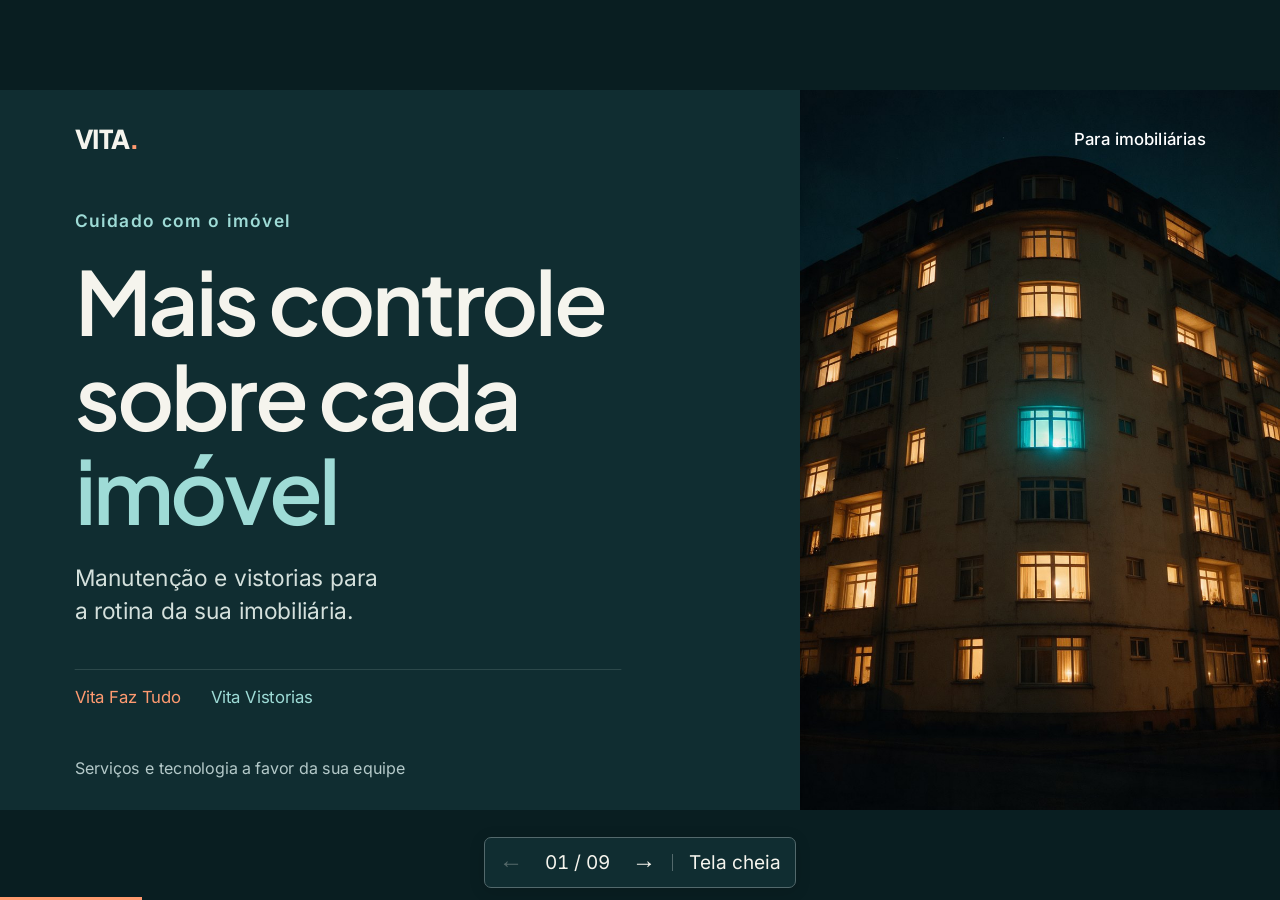
==== index.html @ f2246ae4 "Apresentação Vita para imobiliárias Co-Authored-By: Claude Sonnet 5.5 <noreply@anthropic.com>" ====
<!DOCTYPE html>
<html lang="pt-BR">
<head>
  <meta charset="utf-8">
  <meta name="viewport" content="width=device-width, initial-scale=1">
  <meta name="description" content="Vita para imobiliárias. Manutenção com o Vita Faz Tudo e vistorias de entrada e saída com o Vita Vistorias.">
  <meta name="theme-color" content="#102D31">
  <title>Vita · Apresentação para imobiliárias</title>
  <style>@font-face{font-family:'Inter';font-style:normal;font-weight:400 700;font-display:block;src:url([data-uri]) format('woff2')}
@font-face{font-family:'Plus Jakarta Sans';font-style:normal;font-weight:600 800;font-display:block;src:url([data-uri]) format('woff2')}
:root{--ink:#102d31;--paper:#f5f4ed;--warm:#eee9df;--orange:#be4b27;--orange-light:#ff9a70;--teal:#176c73;--mint:#9edbd6;--muted:#526769;--line:#ccd4cf}
*{box-sizing:border-box}
html,body{margin:0;min-height:100%}
body{background:#091e21;color:var(--ink);font-family:'Inter',sans-serif;overflow:hidden;min-height:100dvh}
button,a,video{-webkit-tap-highlight-color:transparent}
button{font:inherit;cursor:pointer}a{color:inherit}
button:focus-visible,a:focus-visible,video:focus-visible{outline:4px solid #3ba6ff;outline-offset:6px}
h1,h2,h3,p,figure,dl,dd{margin:0}
h1,h2,h3{font-family:'Plus Jakarta Sans',sans-serif}
h1,h2{font-weight:600;line-height:1.075;letter-spacing:-4.8px}h1{font-size:132px}h2{font-size:88px}
em{font-style:normal;color:var(--teal)}ol{padding:0;margin:0}
#wrap{position:fixed;inset:0;display:flex;align-items:center;justify-content:center}
#stage{flex:none;position:relative;width:1920px;height:1080px;transform-origin:center}
.slide{position:absolute;inset:0;width:1920px;height:1080px;padding:154px 112px 110px;overflow:hidden;opacity:0;visibility:hidden;transition:opacity .28s ease,visibility .28s ease}
.slide.is-active{opacity:1;visibility:visible}
.paper{background:var(--paper)}.warm{background:var(--warm)}
.dark{background:var(--ink);color:var(--paper);--line:#3b5658;--muted:#b4c9c9}
.teal{background:#17646b;color:var(--paper);--line:#528b8f;--muted:#d2e5e2}
.dark em,.teal em{color:var(--mint)}
.faz{--accent:var(--orange)}.dark.faz{--accent:var(--orange-light)}.vistorias{--accent:var(--teal)}.teal.vistorias{--accent:var(--mint)}.faz em{color:var(--accent)}
.slide-header{position:absolute;top:53px;left:112px;right:112px;display:flex;align-items:center;justify-content:space-between;z-index:2}
.wordmark{font-family:'Plus Jakarta Sans',sans-serif;font-size:39px;line-height:1;font-weight:800;letter-spacing:-1.5px}
.wordmark span{color:var(--orange)}.dark .wordmark span,.teal .wordmark span{color:var(--orange-light)}
.header-label{font-size:25px;font-weight:500;letter-spacing:.2px}
.slide-footer{position:absolute;left:112px;right:112px;bottom:45px;display:flex;align-items:center;justify-content:space-between;color:var(--muted);font-size:24px;line-height:1.4;z-index:2}
.page-number{font-size:24px;letter-spacing:1.5px;font-variant-numeric:tabular-nums}
.eyebrow{font-size:26px;letter-spacing:2.3px;font-weight:600;color:var(--accent,var(--teal))}
.dark .eyebrow,.teal .eyebrow{color:var(--accent,var(--mint))}
.intro{font-size:32px;line-height:1.48;font-weight:400;color:var(--muted)}
.cover-photo{position:absolute;top:0;bottom:0;right:0;width:720px}
.cover-photo img{width:100%;height:100%;object-fit:cover;object-position:50% 58%;display:block}
.cover .header-label{color:#fff}.cover .slide-footer{right:810px}.cover .page-number{display:none}
.cover-copy{position:relative;width:1020px;padding-top:26px}
.cover h1{margin-top:34px;margin-bottom:36px}.cover .intro{font-size:34px;color:#d4e0dc}
.cover-products{display:flex;gap:44px;margin-top:62px;padding-top:26px;border-top:1px solid var(--line);width:820px;font-size:25px}
.cover-products span:first-child{color:var(--orange-light)}.cover-products span:last-child{color:var(--mint)}
.problem-photo{position:absolute;top:174px;left:112px;width:560px;height:730px}
.problem-photo img{display:block;width:100%;height:680px;object-fit:cover;object-position:center 40%}
.problem-photo figcaption{font-size:24px;color:var(--muted);margin-top:15px}
.problem-copy{margin-left:664px;padding-top:12px}.problem h2{font-size:83px}.problem .intro{margin-top:32px;max-width:920px}
.question-list{margin-top:40px}.question-list>div{border-top:1px solid var(--line);padding:25px 0 23px}
.question-list dt{font-family:'Plus Jakarta Sans',sans-serif;font-size:35px;font-weight:700;letter-spacing:-.9px}
.question-list dd{color:var(--muted);font-size:28px;line-height:1.45;margin-top:9px;max-width:880px}
.products h2{margin-top:10px}.product-columns{display:grid;grid-template-columns:1fr 1fr;margin-top:66px;gap:96px}
.product{border-top:3px solid var(--accent);padding-top:30px}.product h3{font-size:75px;font-weight:700;letter-spacing:-3.5px;color:var(--accent);margin:28px 0}.product h3 span{font-weight:600}
.product-description{font-size:33px;line-height:1.44;max-width:730px}
.product-detail{border-top:1px solid var(--line);padding-top:28px;margin-top:35px;color:var(--muted);font-size:28px;line-height:1.5}
.workflow-copy{width:1040px}.workflow h2{margin-top:25px;font-size:83px;line-height:1.06}
.steps{list-style:none;counter-reset:steps}.steps>li{counter-increment:steps;display:flex;gap:28px}
.steps>li::before{content:counter(steps,decimal-leading-zero);font-size:23px;line-height:1.6;color:var(--accent,var(--mint));font-variant-numeric:tabular-nums;padding-top:3px;flex:0 0 44px}
.steps h3{font-size:32px;font-weight:700;letter-spacing:-.7px;line-height:1.3}.steps p{font-size:27px;line-height:1.45;color:var(--muted);margin-top:7px}
.workflow .steps{margin-top:34px;display:grid;gap:24px}.workflow .steps p{font-size:26px;max-width:880px}
.video-figure{position:absolute;right:144px;top:144px;width:446px}
.video-frame{position:relative;width:100%;aspect-ratio:608/1080;overflow:hidden;background:#08232b}
.video-frame video,.print-poster{width:100%;height:100%;object-fit:contain;display:block}.print-poster{display:none}
.video-figure figcaption{font-size:24px;margin-top:17px;text-align:center;color:var(--muted)}
.play-overlay{position:absolute;inset:0;display:flex;flex-direction:column;align-items:center;justify-content:flex-end;gap:13px;padding:35px 12px 90px;color:white;border:0;background:linear-gradient(transparent 40%,rgba(3,20,26,.86));font-size:24px;font-weight:600}
.play-symbol{display:grid;place-items:center;width:78px;height:78px;border-radius:50%;font-size:29px;padding-left:4px;background:var(--paper);color:var(--ink);margin-bottom:3px}
.play-overlay small{font-size:24px;font-weight:400;opacity:.85}.video-frame.started .play-overlay{display:none}
.visibility-copy{width:1090px}.visibility h2{font-size:84px;margin-top:30px}
.benefit-list{margin-top:45px;max-width:1000px}.benefit-list>div{padding:24px 0;border-top:1px solid var(--line)}
.benefit-list dt{font-family:'Plus Jakarta Sans',sans-serif;font-size:33px;font-weight:700;letter-spacing:-.7px}
.benefit-list dd{color:var(--muted);font-size:28px;line-height:1.45;max-width:860px;margin-top:10px}
.media-background{position:absolute;top:0;right:0;bottom:0;width:650px;background:#0a252b}
.visibility .header-label,.visibility .page-number{color:#d4e4e1}.visibility .video-figure{right:104px}.visibility .video-figure figcaption{color:#b4c9c9}
.inspection-copy{width:850px}.inspection h2{margin-top:40px;font-size:103px}.inspection-copy .intro{margin-top:34px;width:760px;font-size:29px}
.inspection-flow{position:absolute;left:1100px;top:218px;width:692px}.inspection .steps>li{border-top:1px solid var(--line);padding:35px 0 37px}
.inspection .steps h3{font-size:36px}.inspection .steps p{font-size:30px;margin-top:14px;line-height:1.45}
.inspection-note{margin-top:19px;font-size:25px;line-height:1.5;color:#d2e5e2;padding-left:72px}
.deliverables h2{font-size:81px}.comparison{width:100%;border-collapse:collapse;margin-top:48px;text-align:left;table-layout:fixed}
.comparison th,.comparison td{padding:23px 24px 23px 0;border-bottom:1px solid var(--line);vertical-align:middle}
.comparison thead th{font-family:'Plus Jakarta Sans',sans-serif;font-size:32px;padding-bottom:23px}
.comparison thead th:first-child{width:28%;color:var(--muted);font-family:'Inter',sans-serif;font-size:23px;font-weight:400}
.comparison tbody th{font-size:25px;font-weight:500;color:var(--muted)}.comparison td{font-size:30px;line-height:1.4}
.comparison .faz-text{color:var(--orange)}.comparison .vistorias-text{color:var(--teal)}
.onboarding h2{font-size:100px}.onboarding .intro{margin-top:35px;font-size:31px}
.onboarding-steps{display:grid;grid-template-columns:repeat(3,1fr);gap:68px;list-style:none;margin-top:58px}
.onboarding-steps li{border-top:1px solid #aab8b3;padding-top:22px}
.step-index{font-family:'Plus Jakarta Sans',sans-serif;font-size:66px;font-weight:600;letter-spacing:-3px;color:var(--teal);display:block}
.onboarding-steps h3{font-size:43px;line-height:1.2;letter-spacing:-1.3px;margin-top:29px;font-weight:600}
.onboarding-steps p{margin-top:24px;color:var(--muted);font-size:28px;line-height:1.5;max-width:475px}
.closing-copy{width:1050px}.closing h2{font-size:100px;line-height:1.08;margin-top:30px}.closing h2 em{color:var(--orange-light)}.closing .intro{margin-top:31px;font-size:30px}
.contact-button{display:inline-flex;gap:60px;align-items:center;padding:23px 32px;background:var(--orange-light);color:var(--ink);text-decoration:none;font-size:30px;font-weight:700;margin-top:36px;transition:background .2s}
.contact-button:hover{background:#ffb18f}.contact-button span{font-size:36px}
.contact-panel{position:absolute;width:580px;right:112px;top:227px;text-align:center}.contact-panel .eyebrow{color:var(--paper)}
.qr-link{display:block;width:362px;height:362px;margin:35px auto 0}.qr-link img{width:100%;height:100%;display:block}
.qr-caption{color:var(--muted);font-size:25px;margin-top:21px}.contact-number{display:inline-block;text-decoration:none;font-size:47px;font-weight:600;letter-spacing:-1.7px;margin-top:39px}.contact-number:hover{color:var(--orange-light)}
.closing-products{display:flex;justify-content:center;gap:35px;color:var(--mint);font-size:23px;margin-top:32px;padding-top:29px;border-top:1px solid var(--line)}
.print-only{display:none}
.deck-controls{position:fixed;z-index:20;left:50%;bottom:12px;transform:translateX(-50%);display:flex;align-items:center;gap:2px;padding:4px;background:#102d31;border:1px solid #53696c;border-radius:7px;color:#f5f4ed;box-shadow:0 3px 16px #0002}
.deck-controls button{border:0;border-radius:3px;background:transparent;color:inherit;font-size:19px;min-width:34px;min-height:32px;padding:6px 10px}
.deck-controls button:hover{background:#2b474b}.deck-controls button:disabled{opacity:.3;cursor:default}#previous,#next{font-size:24px}#counter{font-variant-numeric:tabular-nums}.control-divider{width:1px;height:17px;background:#53696c;margin:0 4px}
#progress{position:fixed;left:0;bottom:0;height:3px;width:0;background:var(--orange-light);transition:width .25s;z-index:21}
.sr-only{position:absolute!important;width:1px!important;height:1px!important;padding:0!important;margin:-1px!important;overflow:hidden!important;clip-path:inset(50%)!important;white-space:nowrap!important;border:0!important}
.skip-link{position:fixed;top:-100px;left:20px;z-index:100;background:white;color:var(--ink);padding:12px 18px}.skip-link:focus{top:20px}
dialog{width:min(760px,calc(100% - 32px));max-height:85dvh;border:1px solid #8da7a5;background:var(--paper);color:var(--ink);padding:28px}dialog::backdrop{background:#03191ce6}
.overview-heading{display:flex;align-items:center;justify-content:space-between;gap:20px}.overview-heading h2{font-size:28px;letter-spacing:-1px}.overview-heading button{background:none;border:1px solid #839c9a;color:var(--ink);padding:10px 13px}
#overview-list{list-style:none;margin-top:26px;display:grid;gap:4px}#overview-list button{display:flex;gap:18px;text-align:left;width:100%;background:none;padding:13px;border:1px solid transparent;color:inherit;font-size:22px}
#overview-list button:hover,#overview-list button[aria-current="true"]{background:#e2e7df;border-color:#aec0b9}#overview-list span{color:var(--teal);font-variant-numeric:tabular-nums}dialog>p{font-size:19px;color:var(--muted);margin-top:22px}
@media(prefers-reduced-motion:reduce){*,*::before,*::after{transition:none!important;animation:none!important;scroll-behavior:auto!important}}
@media screen and (max-width:800px){
  html,body{height:auto;overflow:auto}body{padding-bottom:66px}#wrap{position:static;display:block}#stage{width:100%;height:auto;transform:none!important}
  .slide{position:relative;inset:auto;width:100%;height:auto;min-height:0;padding:29px 26px 34px;opacity:1;visibility:visible;overflow:hidden;scroll-margin-top:0}
  .slide-header{position:relative;inset:auto;margin-bottom:51px}.wordmark{font-size:28px}.header-label{font-size:18px;max-width:55%;text-align:right}
  .slide-footer{position:relative;inset:auto;margin-top:45px;font-size:18px;gap:24px;align-items:flex-end}.page-number{font-size:18px;white-space:nowrap}
  h1,h2,.problem h2,.workflow h2,.visibility h2,.inspection h2,.deliverables h2,.onboarding h2,.closing h2{font-size:clamp(37px,9.1vw,68px);line-height:1.12;letter-spacing:-1.8px}
  .eyebrow{font-size:19px;letter-spacing:1px}.intro,.cover .intro,.problem .intro,.inspection-copy .intro,.onboarding .intro,.closing .intro{font-size:24px;line-height:1.5;width:auto}
  .cover-copy,.workflow-copy,.visibility-copy,.inspection-copy,.closing-copy{width:auto;padding-top:0}
  .cover-photo{position:relative;inset:auto;width:calc(100% + 52px);height:290px;margin:36px -26px -12px}.cover-photo img{object-position:50% 62%}
  .cover{display:flex;flex-direction:column}.cover .slide-header{order:0}.cover-copy{order:1}.cover-photo{order:2}.cover .slide-footer{order:3;right:auto}
  .cover h1{font-size:clamp(56px,13vw,86px);margin:25px 0}.cover-products{width:auto;margin-top:30px;padding-top:21px;gap:30px;font-size:22px}.cover .slide-footer{margin-top:28px}
  .problem{display:flex;flex-direction:column}.problem .slide-header{order:0}.problem-copy{margin-left:0;padding-top:0;order:1}
  .problem-photo{position:static;width:100%;height:auto;order:2;margin-top:26px}.problem-photo img{height:310px;object-position:50% 29%}.problem-photo figcaption{font-size:18px;margin-top:10px}.problem .slide-footer{order:3}
  .problem .intro{margin-top:23px}.question-list{margin-top:27px}.question-list>div{padding:21px 0}.question-list dt{font-size:26px;letter-spacing:-.5px}.question-list dd{font-size:17px}
  .product-columns{display:block;margin-top:36px}.product{padding-top:23px;margin-bottom:38px}.product h3{font-size:43px;letter-spacing:-1.9px;margin:20px 0}
  .product-description{font-size:25px;line-height:1.45}.product-detail{font-size:24px;margin-top:22px;padding-top:20px}
  .workflow h2,.visibility h2,.inspection h2,.closing h2{margin-top:24px}.workflow .steps{margin-top:32px;gap:25px}.steps>li{gap:14px}.steps>li::before{font-size:22px;flex-basis:30px;padding-top:0}
  .steps h3,.inspection .steps h3{font-size:26px;letter-spacing:-.4px}.steps p,.workflow .steps p,.inspection .steps p{font-size:24px;line-height:1.5}
  .video-figure,.visibility .video-figure{position:relative;inset:auto;width:min(100%,360px);margin:36px auto 0}.video-figure figcaption{font-size:19px}.play-overlay{padding-bottom:80px;font-size:24px}.play-symbol{width:62px;height:62px;font-size:24px}.play-overlay small{font-size:15px}
  .benefit-list{margin-top:30px}.benefit-list>div{padding:21px 0}.benefit-list dt{font-size:26px;letter-spacing:-.4px}.benefit-list dd{font-size:24px}
  .media-background{display:none}.visibility .header-label,.visibility .page-number{color:var(--ink)}.visibility .video-figure figcaption{color:var(--muted)}
  .inspection-copy .intro{margin-top:25px}.inspection-flow{position:relative;inset:auto;width:auto;margin-top:35px}.inspection .steps>li{padding:25px 0}.inspection .steps p{margin-top:8px}.inspection-note{font-size:22px;padding-left:44px}
  .comparison{margin-top:30px}.comparison th,.comparison td{padding:16px 9px 16px 0}.comparison thead th{font-size:22px;line-height:1.3;padding-bottom:16px}.comparison thead th:first-child{width:24%;font-size:18px}
  .comparison tbody th{font-size:18px;line-height:1.5}.comparison td{font-size:14px;line-height:1.5;overflow-wrap:break-word}.comparison br{display:none}
  .onboarding .intro{margin-top:23px}.onboarding-steps{display:block;margin-top:30px}.onboarding-steps li{padding:24px 0;display:grid;grid-template-columns:62px 1fr;column-gap:18px}.step-index{grid-row:1/3;font-size:41px;letter-spacing:-1.5px}
  .onboarding-steps h3{font-size:25px;letter-spacing:-.7px;margin-top:0}.onboarding-steps h3 br{display:none}.onboarding-steps p{grid-column:2;margin-top:12px;font-size:24px}
  .closing .intro{margin-top:25px}.contact-button{font-size:20px;padding:17px 20px;gap:25px;margin-top:28px}.contact-button span{font-size:27px}.contact-panel{position:relative;inset:auto;width:auto;margin-top:50px;border-top:1px solid var(--line);padding-top:34px}
  .qr-link{width:230px;height:230px;margin-top:25px}.qr-caption{font-size:14px}.contact-number{font-size:33px;margin-top:27px;letter-spacing:-1px}.closing-products{font-size:22px;gap:24px;margin-top:28px;padding-top:24px}
  .desktop-break{display:none}.deck-controls{bottom:10px}.deck-controls button{min-height:37px}#fullscreen,.control-divider{display:none}dialog{padding:22px}#overview-list button{padding:12px 5px;font-size:15px;gap:12px}
}
@media print{
  @page{size:1920px 1080px;margin:0}
  html,body{height:auto;overflow:visible;background:white;padding:0}body{-webkit-print-color-adjust:exact;print-color-adjust:exact}
  #wrap{position:static;display:block}#stage{width:1920px;height:auto;transform:none!important}
  .slide{position:relative;inset:auto;width:1920px;height:1080px;opacity:1!important;visibility:visible!important;transition:none;break-after:page;page-break-after:always}
  .slide:last-child{break-after:auto;page-break-after:auto}.deck-controls,#progress,.skip-link,dialog,.screen-only,.play-overlay,video{display:none!important}
  .print-poster,.print-only{display:block}.video-figure figcaption{font-size:24px}a{text-decoration:none}
}
</style>
</head>
<body>
  <a class="skip-link" href="#conteudo">Ir para a apresentação</a>
  <main id="conteudo" aria-label="Apresentação Vita para imobiliárias">
    <div id="wrap"><div id="stage">

      <section class="slide cover dark" id="slide-1" aria-labelledby="titulo-1" data-title="Mais controle sobre cada imóvel">
        <header class="slide-header"><div class="wordmark" aria-label="Vita">VITA<span>.</span></div><span class="header-label">Para imobiliárias</span></header>
        <div class="cover-photo"><img src="[data-uri]" alt="Fachada de um edifício residencial à noite, com janelas iluminadas."></div>
        <div class="cover-copy">
          <p class="eyebrow">Cuidado com o imóvel</p>
          <h1 id="titulo-1">Mais controle<br>sobre cada<br><em>imóvel</em></h1>
          <p class="intro">Manutenção e vistorias para<br class="desktop-break"> a rotina da sua imobiliária.</p>
          <div class="cover-products"><span>Vita Faz Tudo</span><span>Vita Vistorias</span></div>
        </div>
        <footer class="slide-footer"><span>Serviços e tecnologia a favor da sua equipe</span><span class="page-number"></span></footer>
      </section>

      <section class="slide paper problem" id="slide-2" aria-labelledby="titulo-2" data-title="O trabalho depois das chaves">
        <header class="slide-header"><div class="wordmark" aria-label="Vita">VITA<span>.</span></div><span class="header-label">A rotina da imobiliária</span></header>
        <figure class="problem-photo">
          <img src="[data-uri]" alt="Imagem ilustrativa de um chuveiro desgastado com vazamento.">
          <figcaption>Imagem ilustrativa</figcaption>
        </figure>
        <div class="problem-copy">
          <h2 id="titulo-2">O trabalho continua<br><em>depois das chaves</em></h2>
          <p class="intro">Uma demanda do imóvel pode virar várias conversas para a sua equipe administrar.</p>
          <dl class="question-list">
            <div><dt>Quem vai resolver?</dt><dd>Encontrar o profissional e organizar o atendimento.</dd></div>
            <div><dt>Em que etapa está?</dt><dd>Responder ao proprietário e ao inquilino.</dd></div>
            <div><dt>Onde ficou o registro?</dt><dd>Reunir fotos, valores e documentos quando alguém precisa.</dd></div>
          </dl>
        </div>
        <footer class="slide-footer"><span>Informação organizada facilita o acompanhamento</span><span class="page-number"></span></footer>
      </section>

      <section class="slide paper products" id="slide-3" aria-labelledby="titulo-3" data-title="Dois serviços, papéis distintos">
        <header class="slide-header"><div class="wordmark" aria-label="Vita">VITA<span>.</span></div><span class="header-label">As soluções Vita</span></header>
        <h2 id="titulo-3">Dois serviços.<br><em>Cada um com seu papel.</em></h2>
        <div class="product-columns">
          <article class="product faz">
            <p class="eyebrow">Manutenção do imóvel</p>
            <h3><span>Vita</span> Faz Tudo</h3>
            <p class="product-description">Organiza o atendimento de manutenção, do chamado ao relatório do serviço.</p>
            <p class="product-detail">Chamado, orçamento, execução<br>e registro do que foi feito.</p>
          </article>
          <article class="product vistorias">
            <p class="eyebrow">Entrada e saída do imóvel</p>
            <h3><span>Vita</span> Vistorias</h3>
            <p class="product-description">Organiza a vistoria e documenta as condições do imóvel por ambiente.</p>
            <p class="product-detail">Solicitação, vistoriador<br>e laudo padronizado.</p>
          </article>
        </div>
        <footer class="slide-footer"><span>Cada serviço atende a uma necessidade da sua carteira</span><span class="page-number"></span></footer>
      </section>

      <section class="slide dark faz workflow" id="slide-4" aria-labelledby="titulo-4" data-title="Faz Tudo: o fluxo da manutenção">
        <header class="slide-header"><div class="wordmark" aria-label="Vita">VITA<span>.</span></div><span class="header-label">Vita Faz Tudo</span></header>
        <div class="workflow-copy">
          <p class="eyebrow">Manutenção</p>
          <h2 id="titulo-4">Da solicitação<br>ao serviço<br><em>concluído</em></h2>
          <ol class="steps">
            <li><div><h3>Abertura do chamado</h3><p>A imobiliária informa o problema, o local e as fotos.</p></div></li>
            <li><div><h3>Orçamento</h3><p>O profissional apresenta o serviço necessário.</p></div></li>
            <li><div><h3>Aprovação e execução</h3><p>A imobiliária aprova o orçamento para o serviço seguir.</p></div></li>
            <li><div><h3>Relatório final</h3><p>O atendimento fica documentado com fotos e valores.</p></div></li>
          </ol>
        </div>
        <figure class="video-figure">
          <div class="video-frame">
            <video id="video-em-acao" src="[data-uri]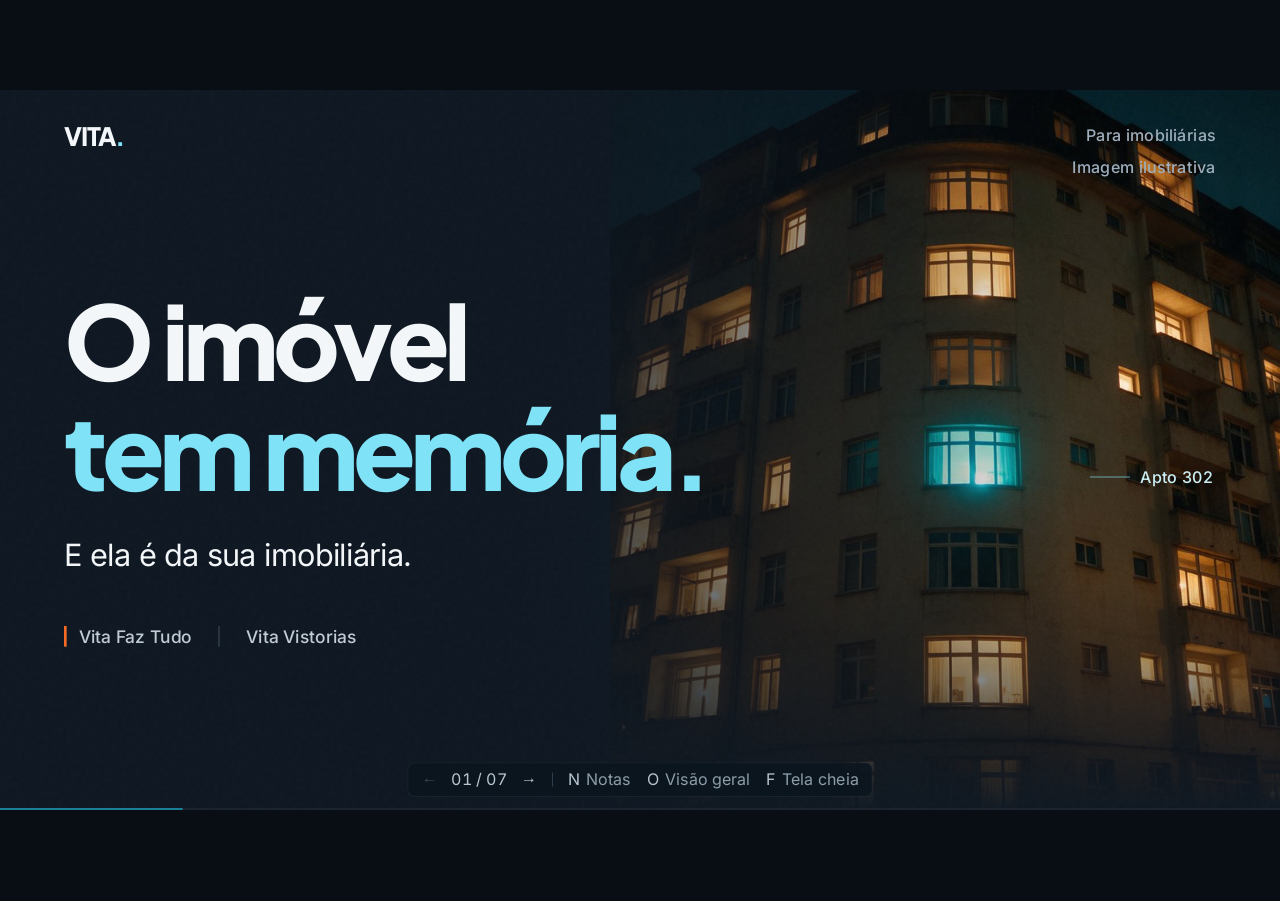
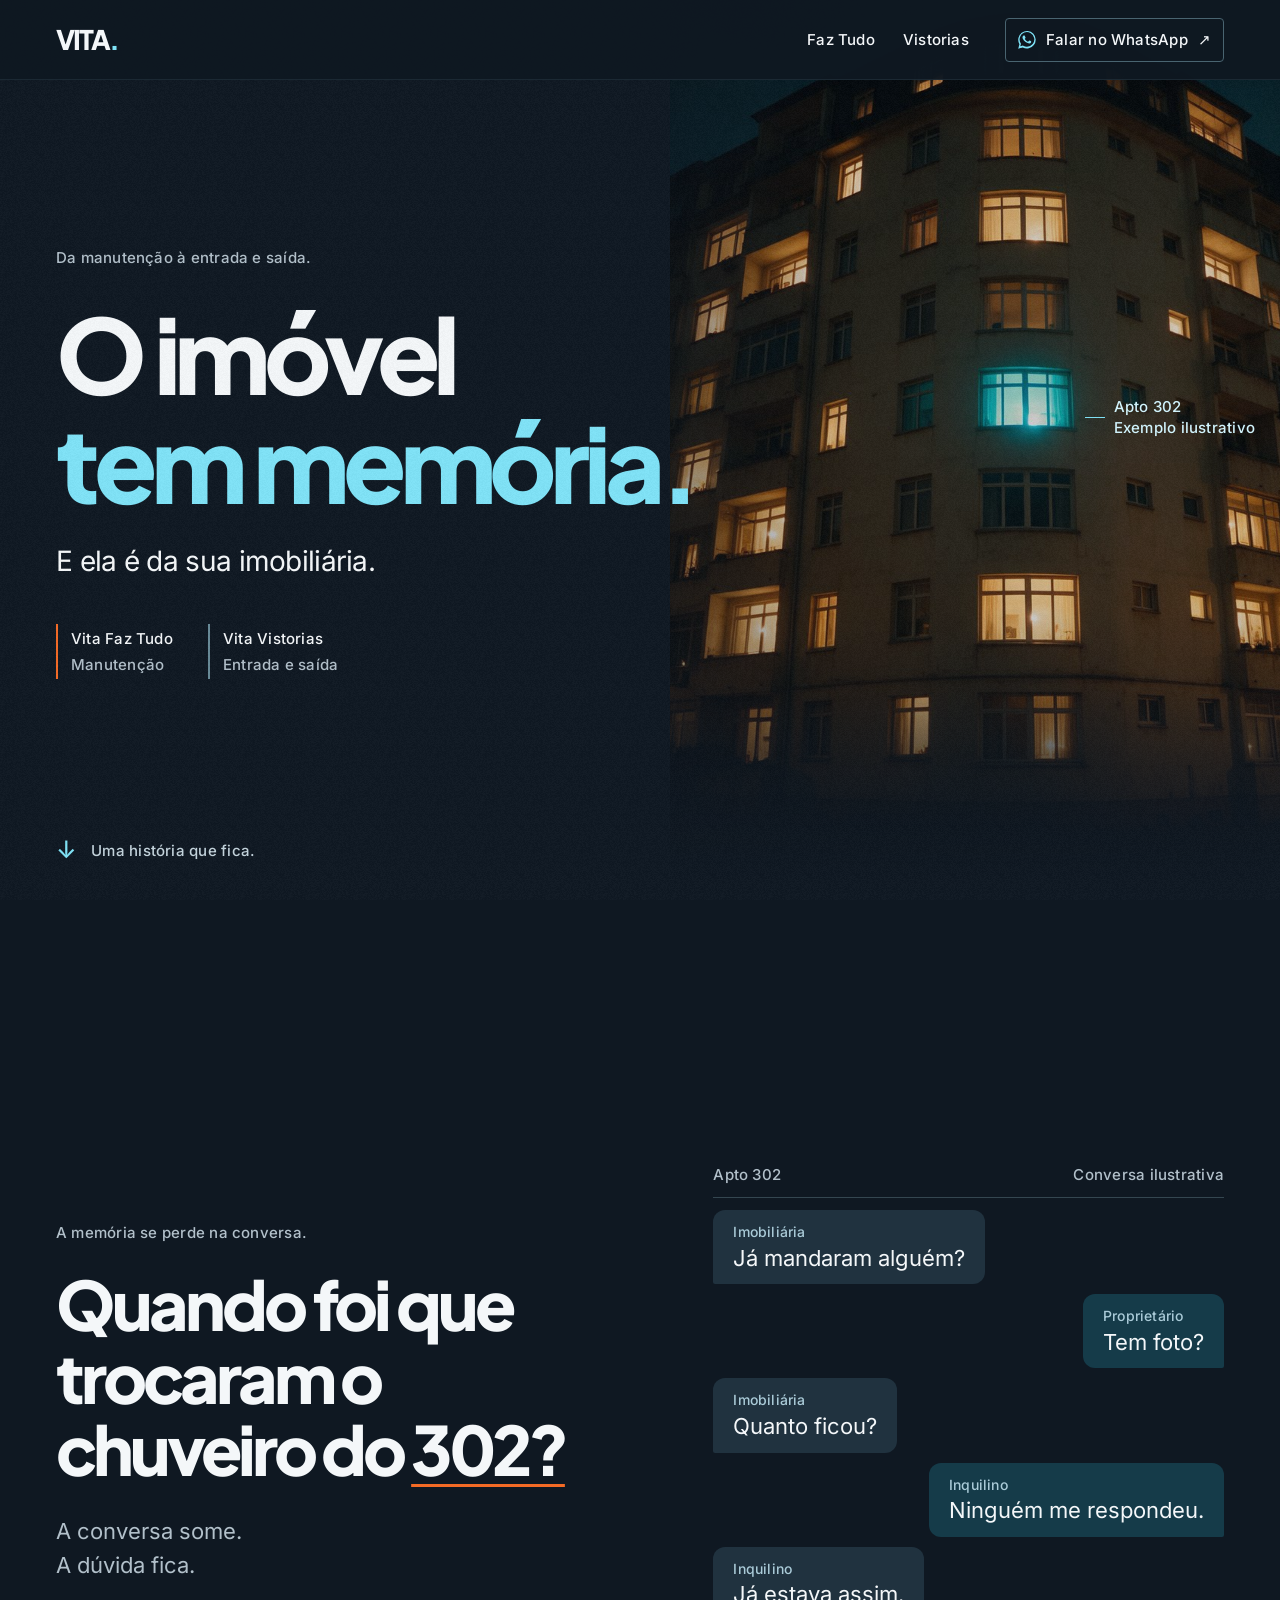
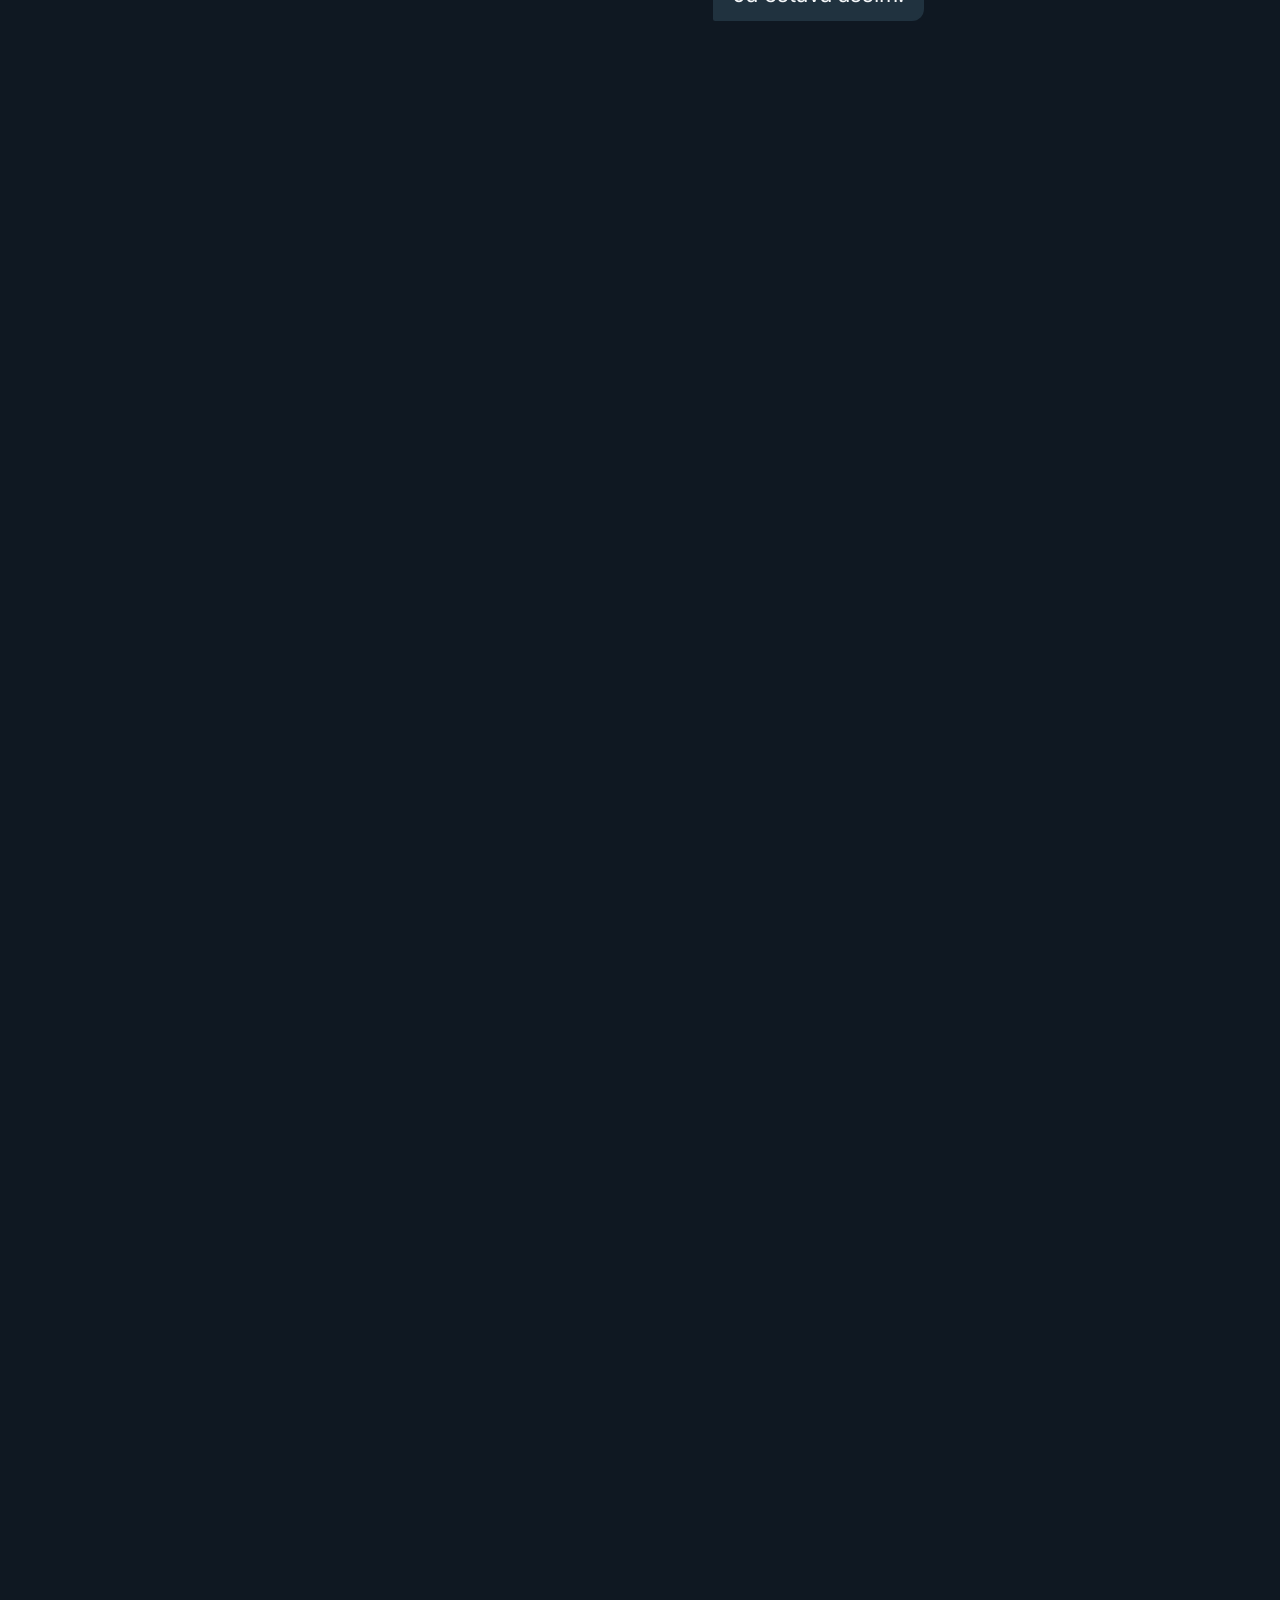
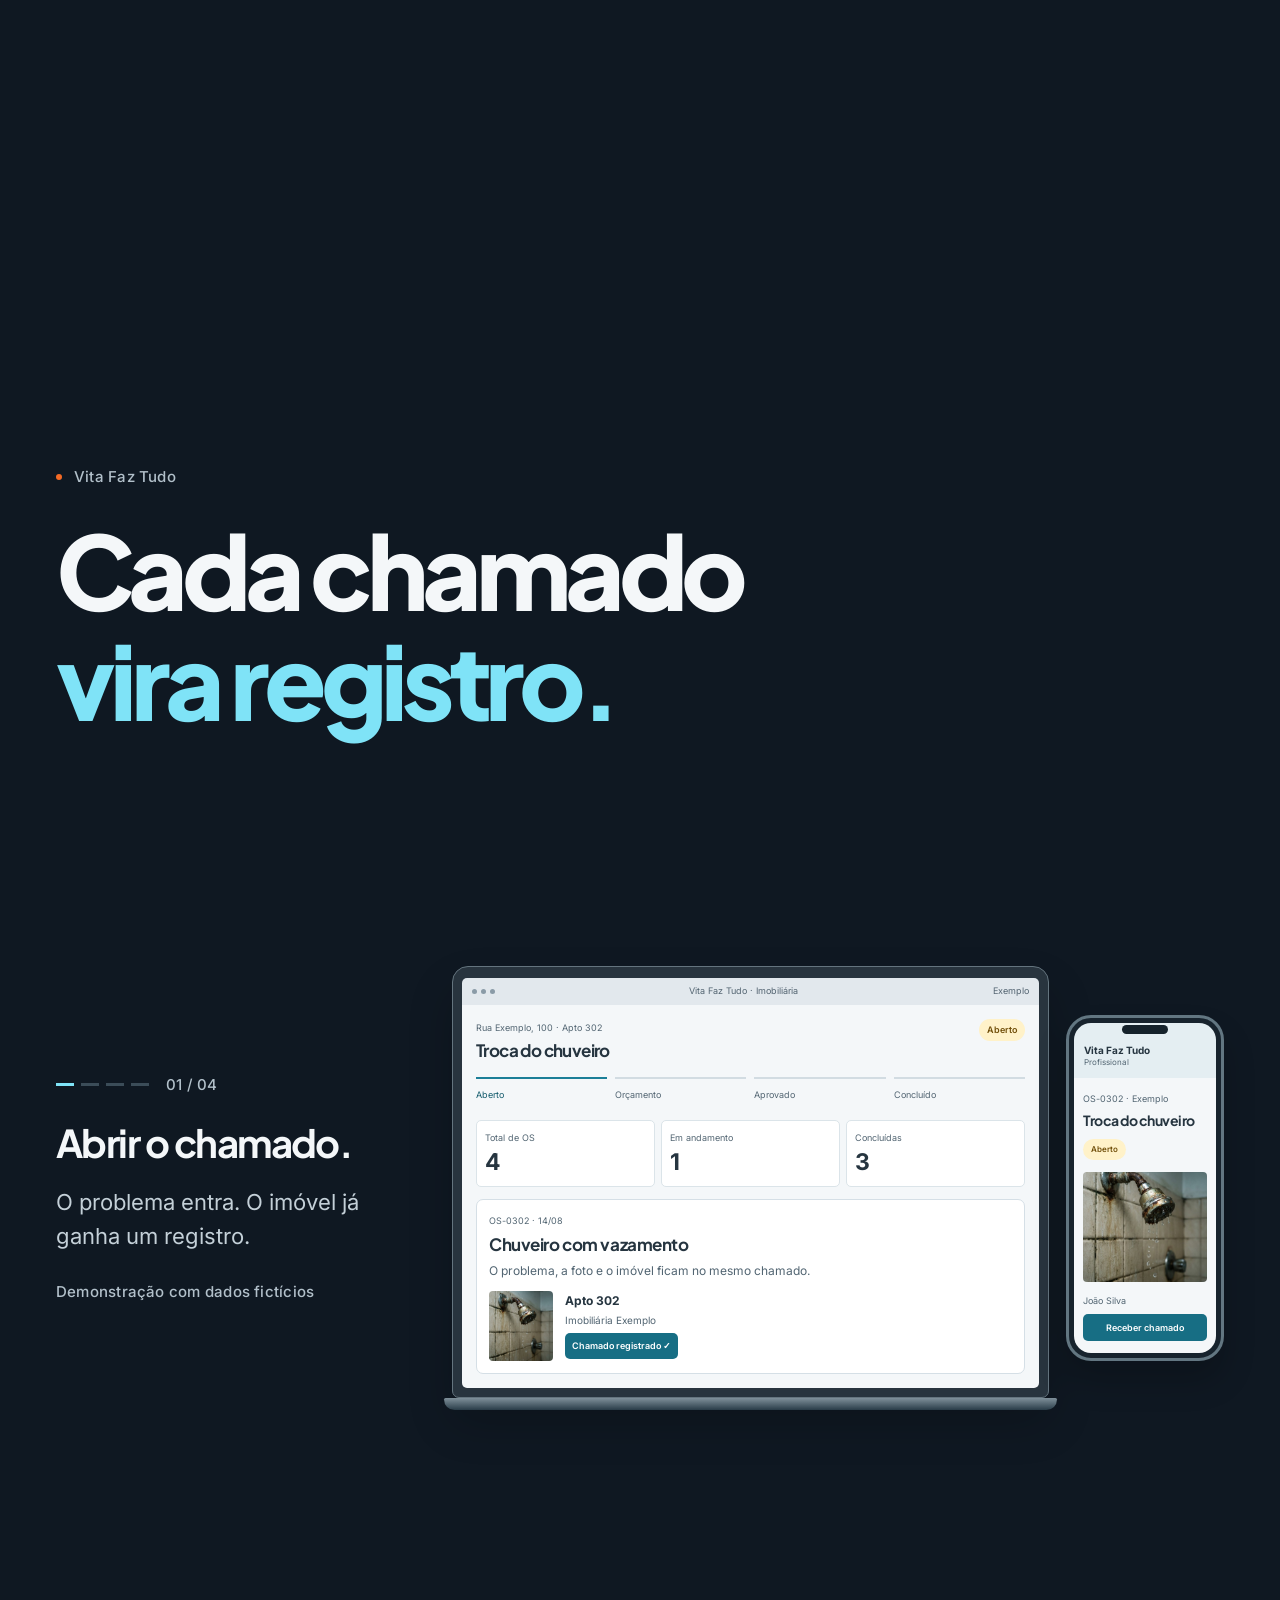
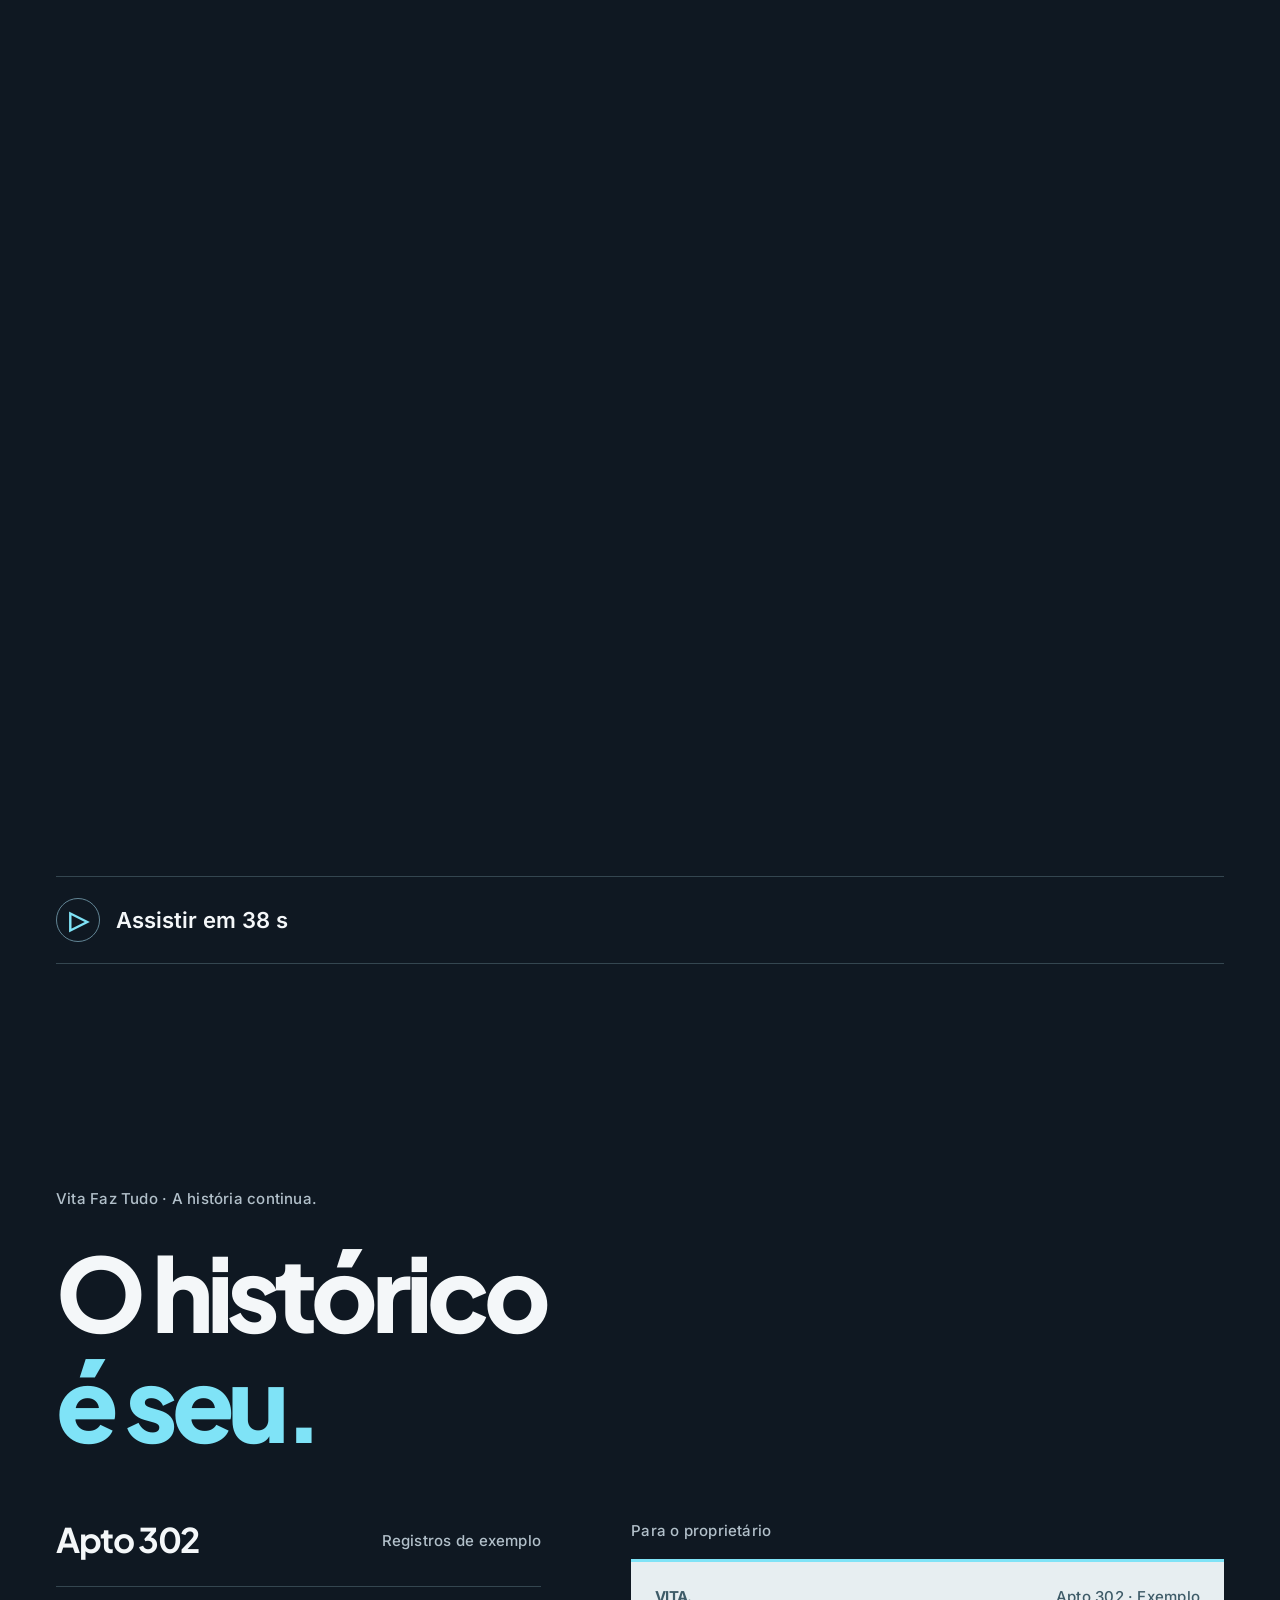
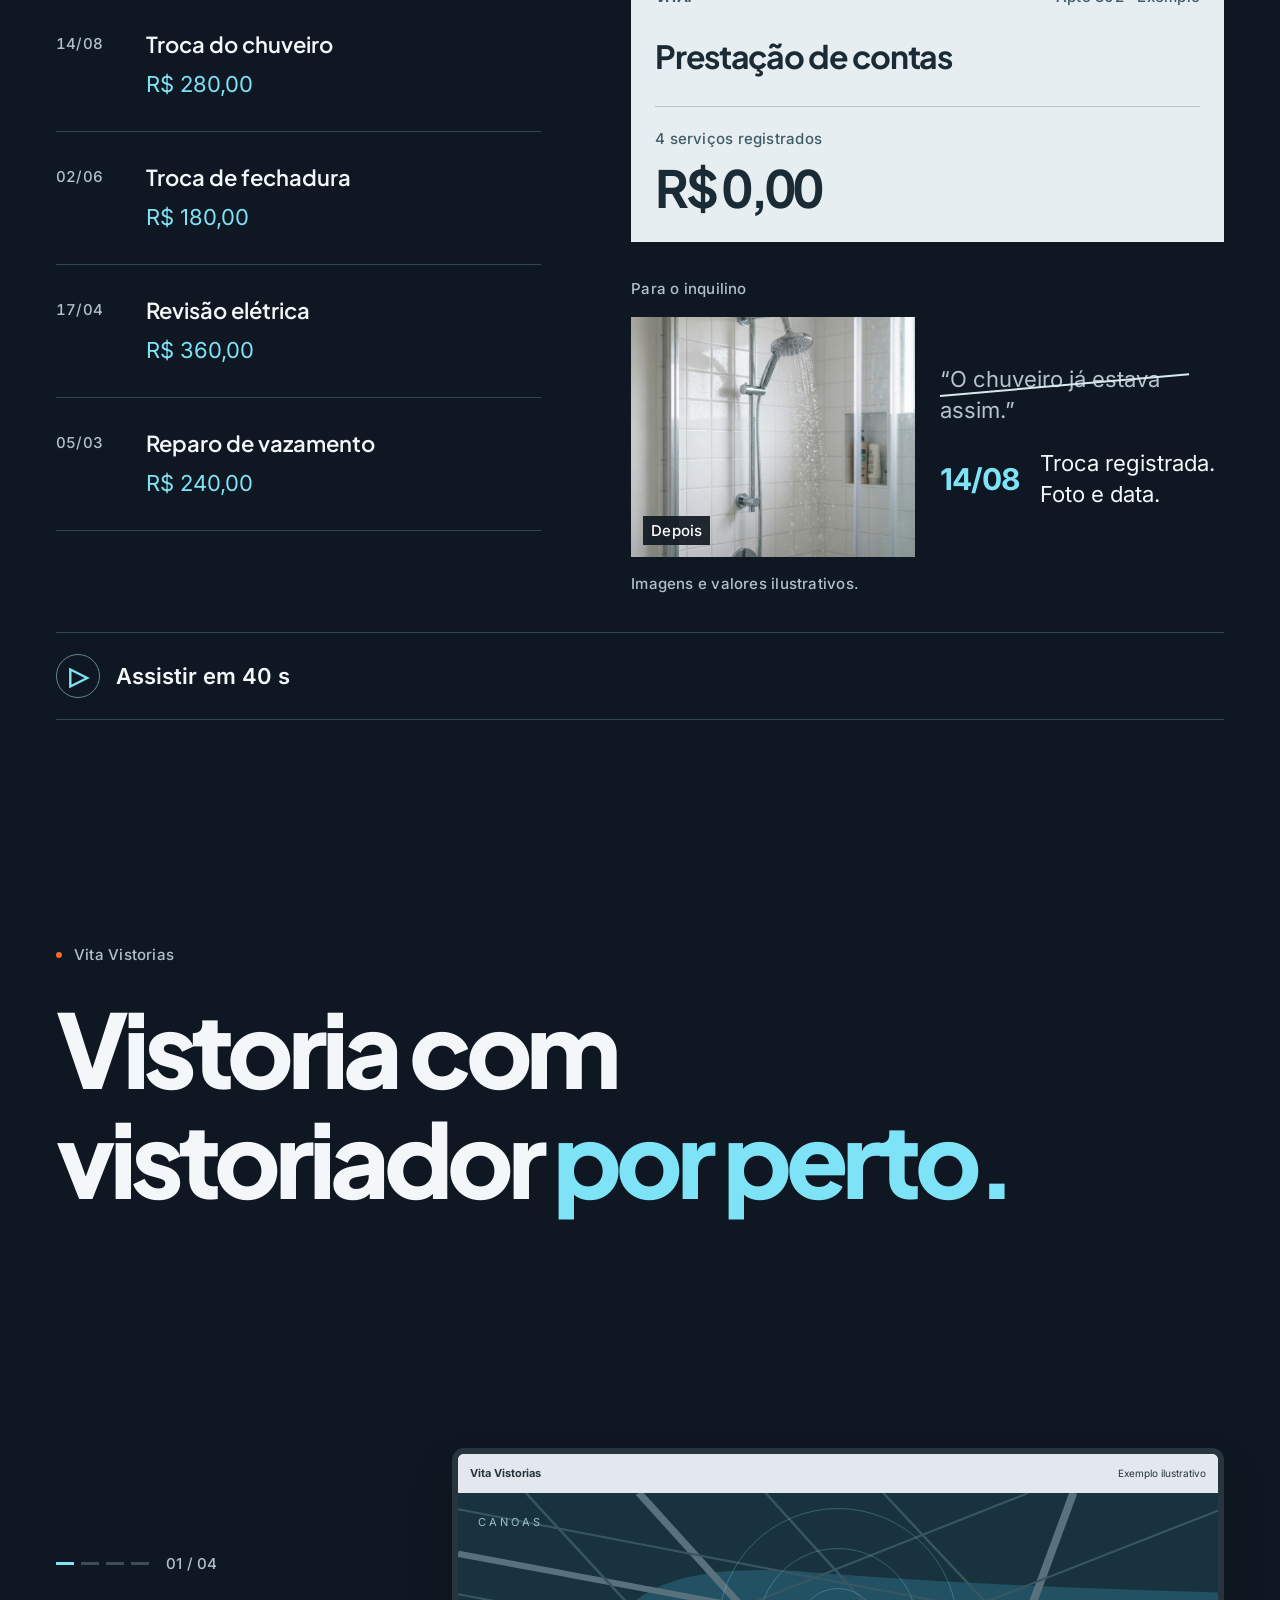
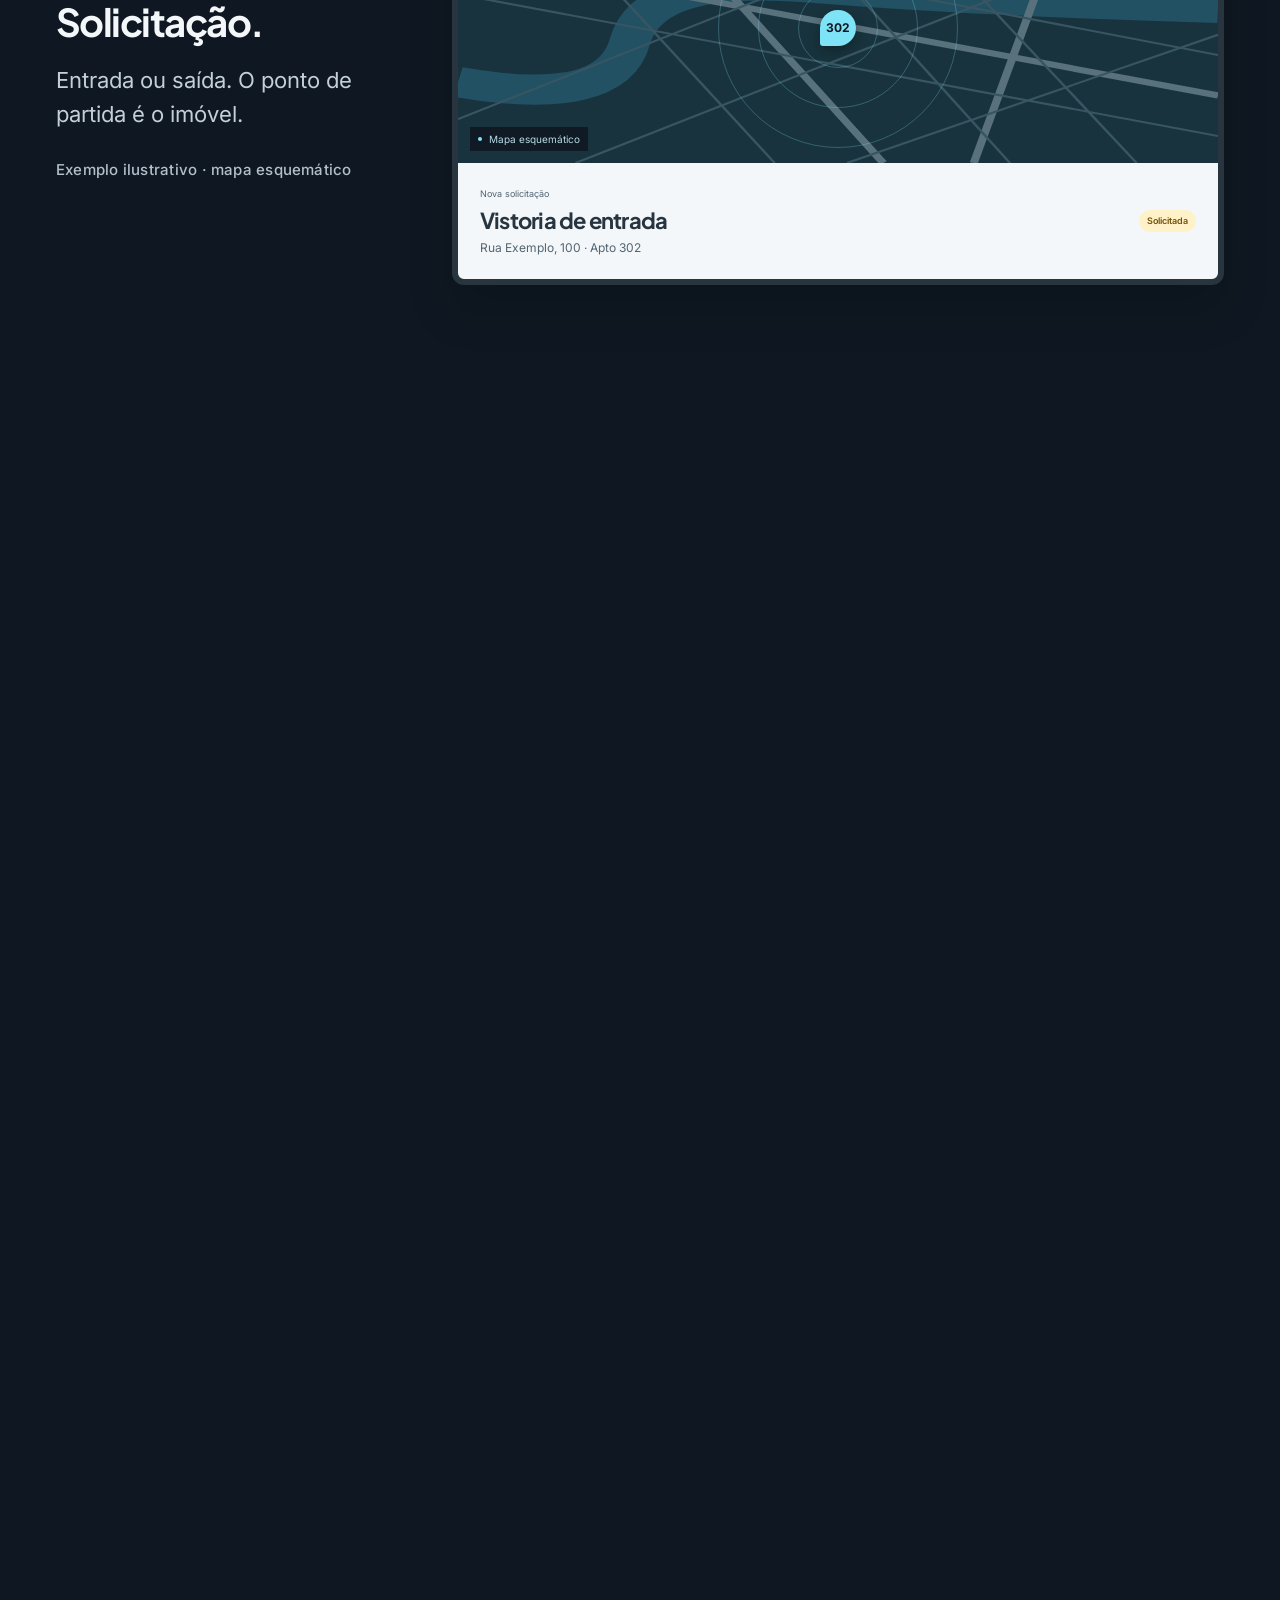
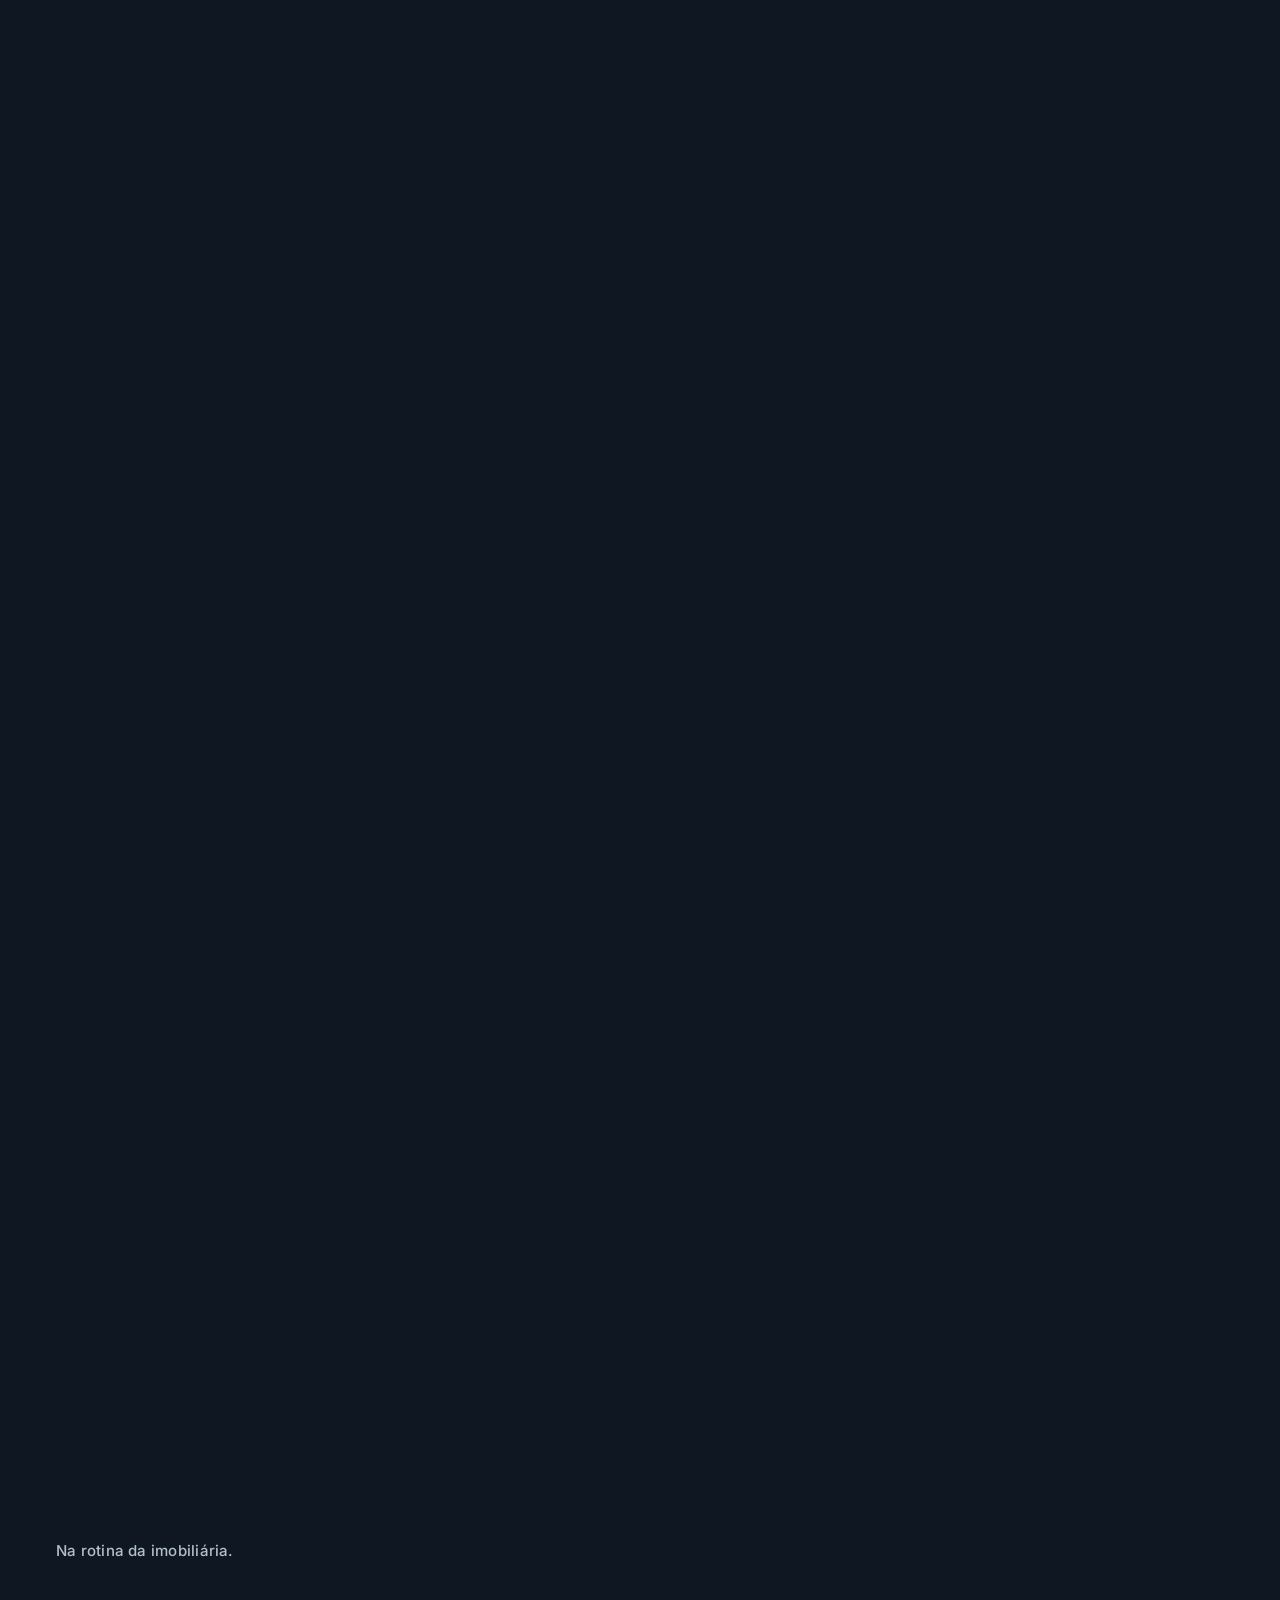
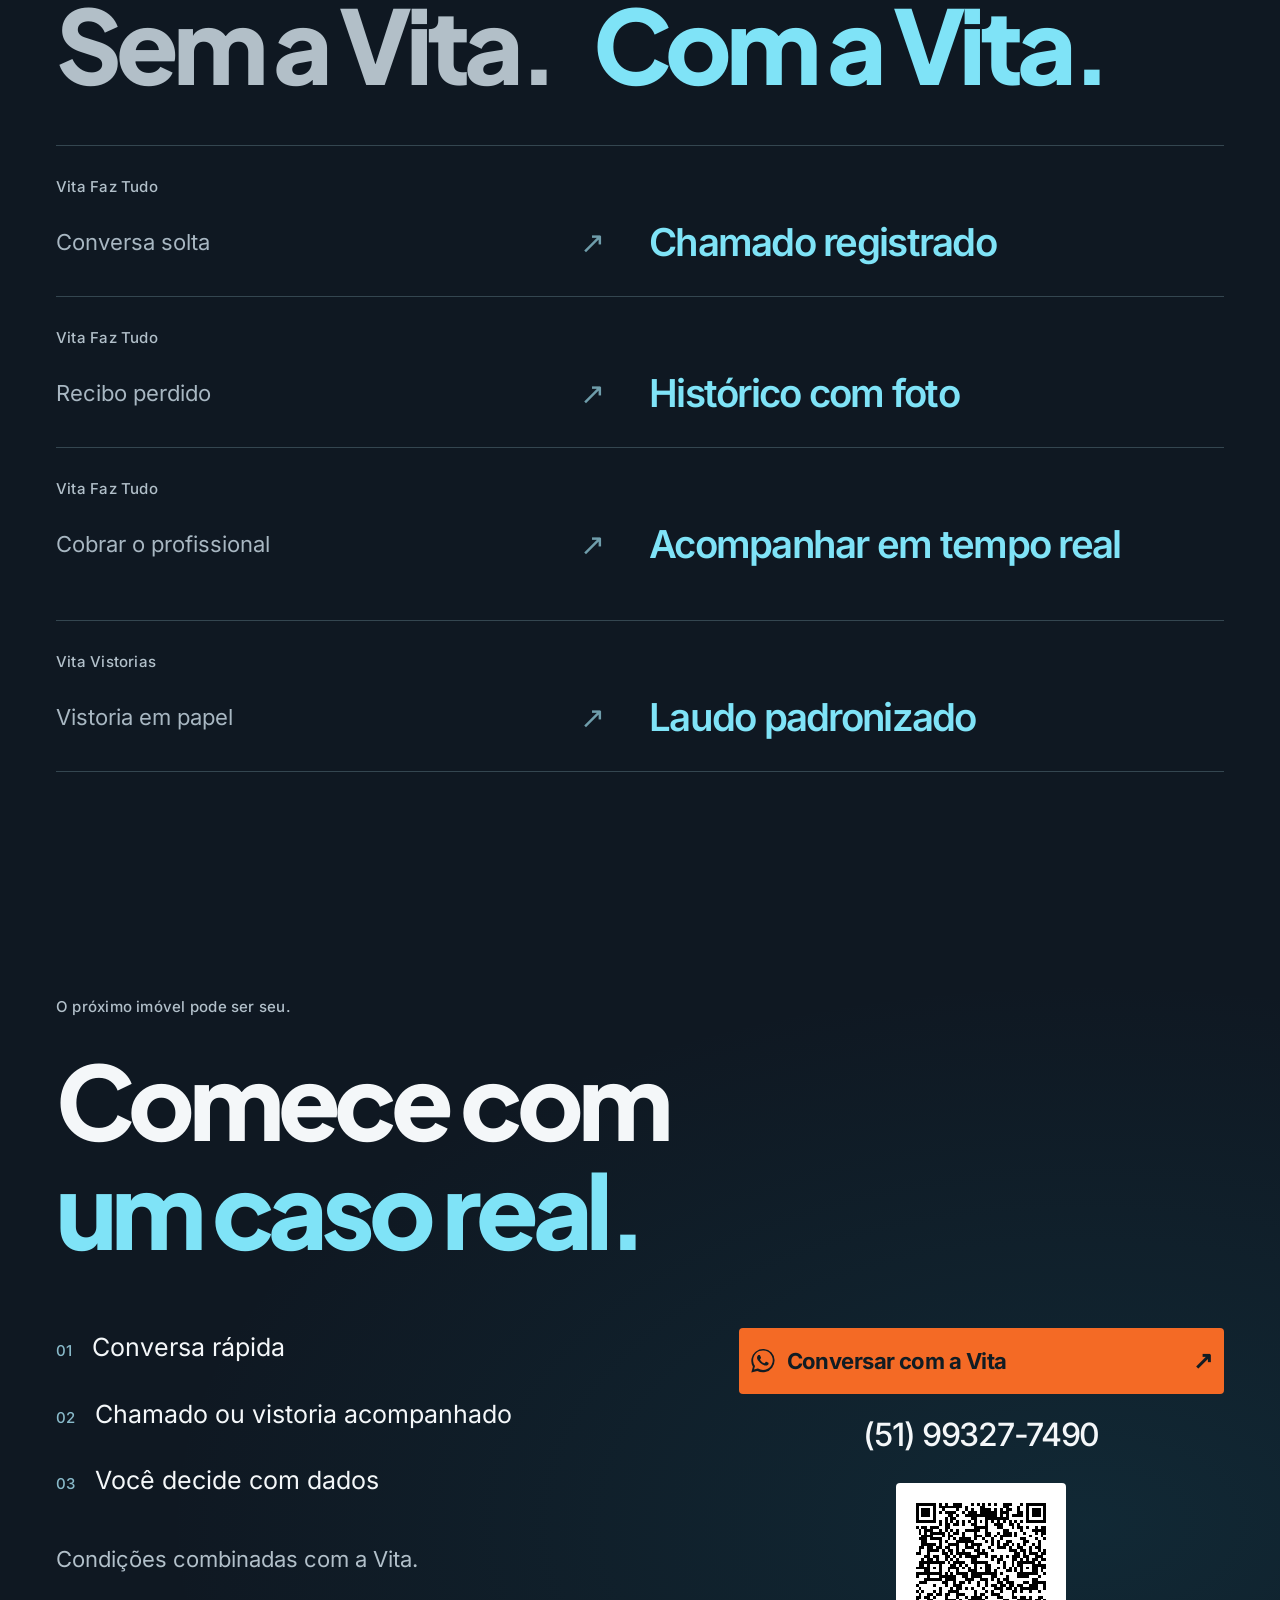
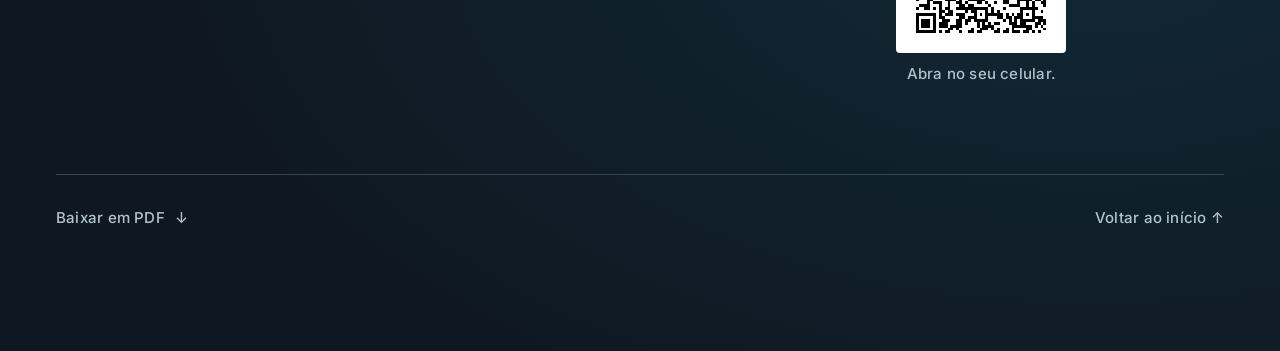
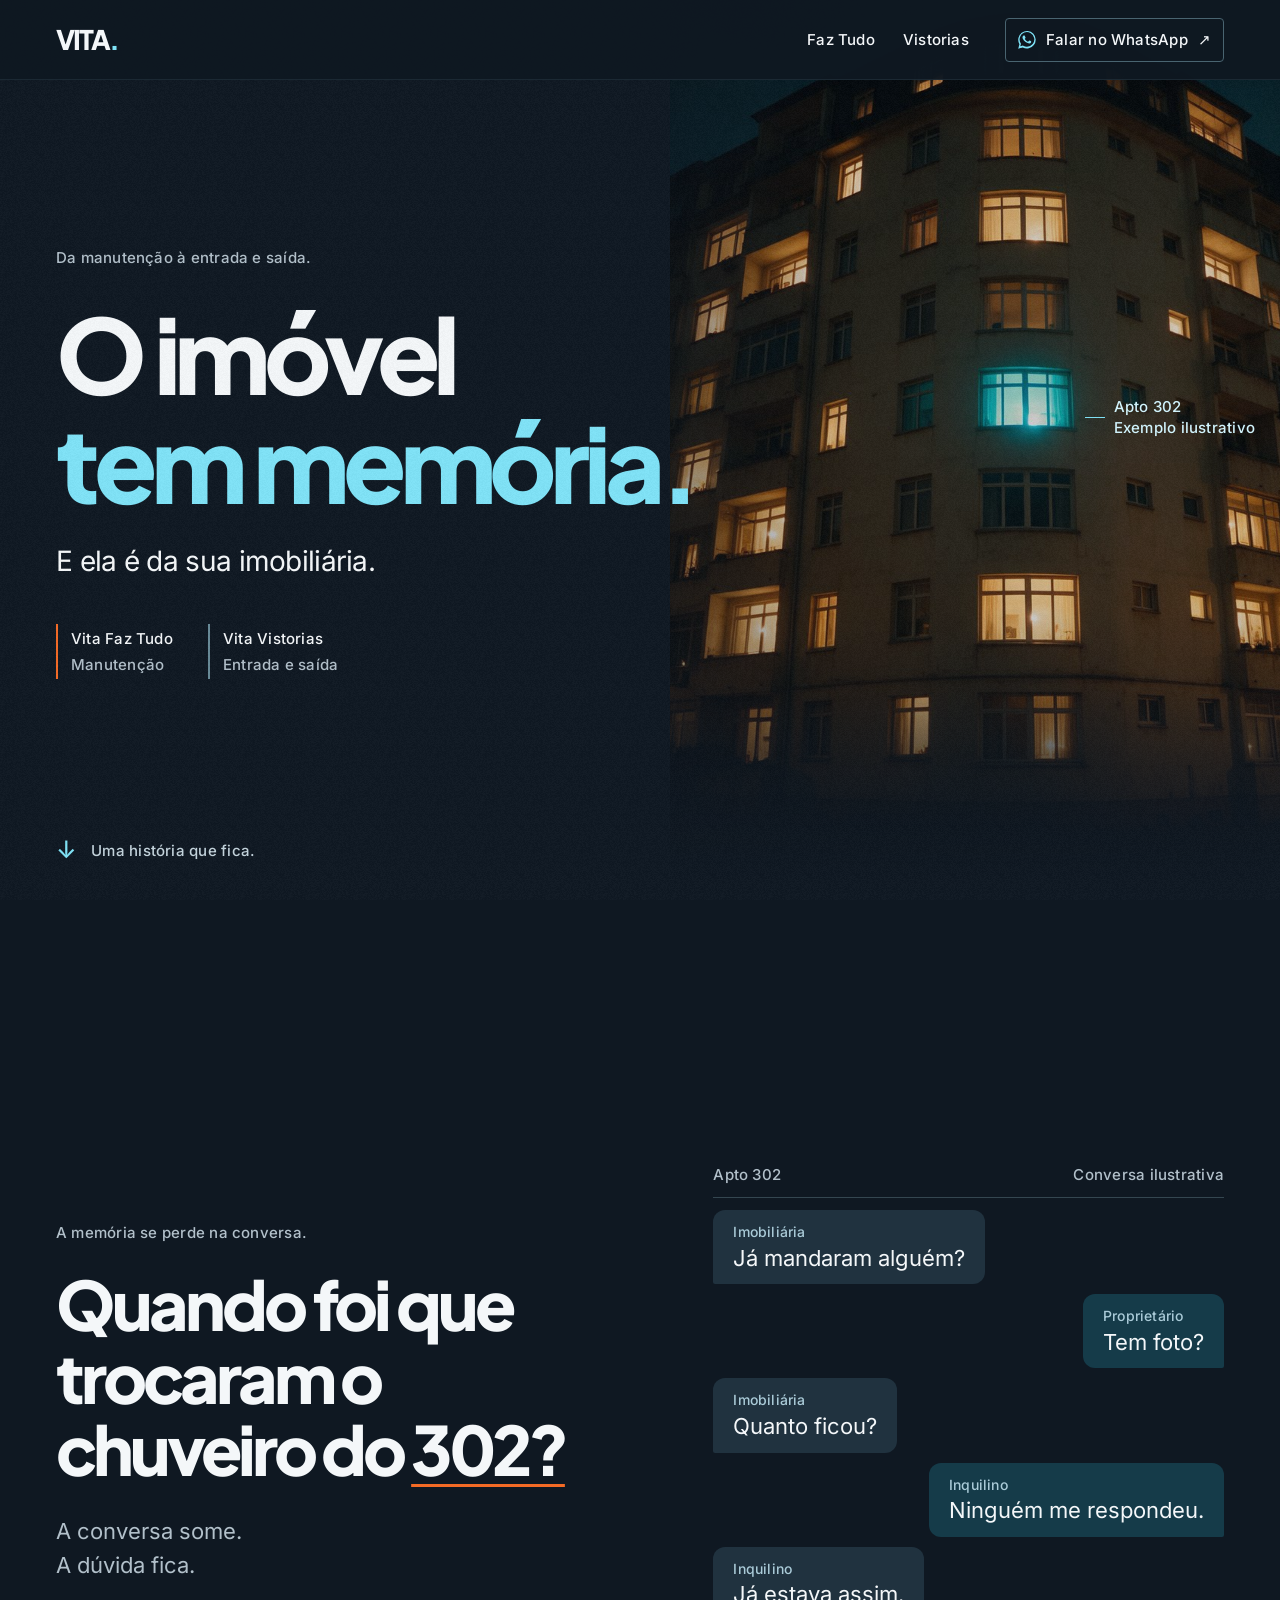
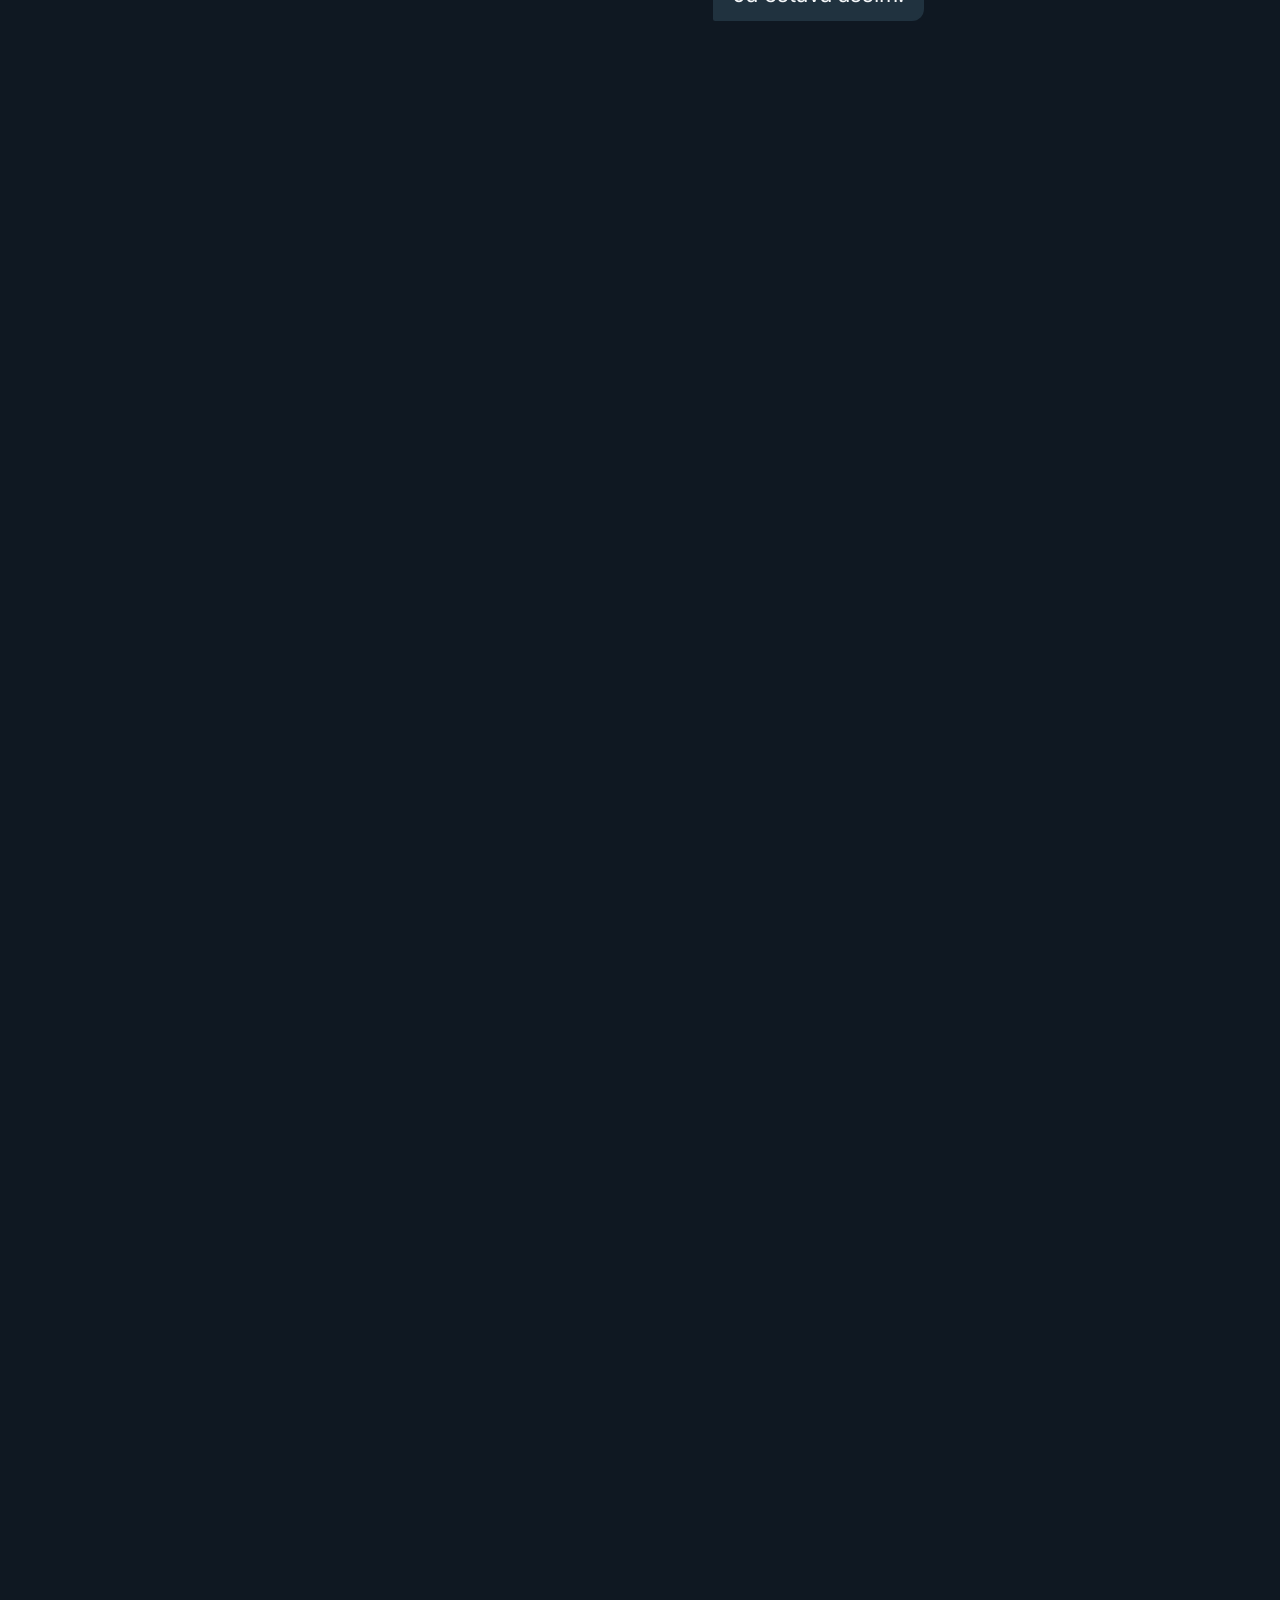
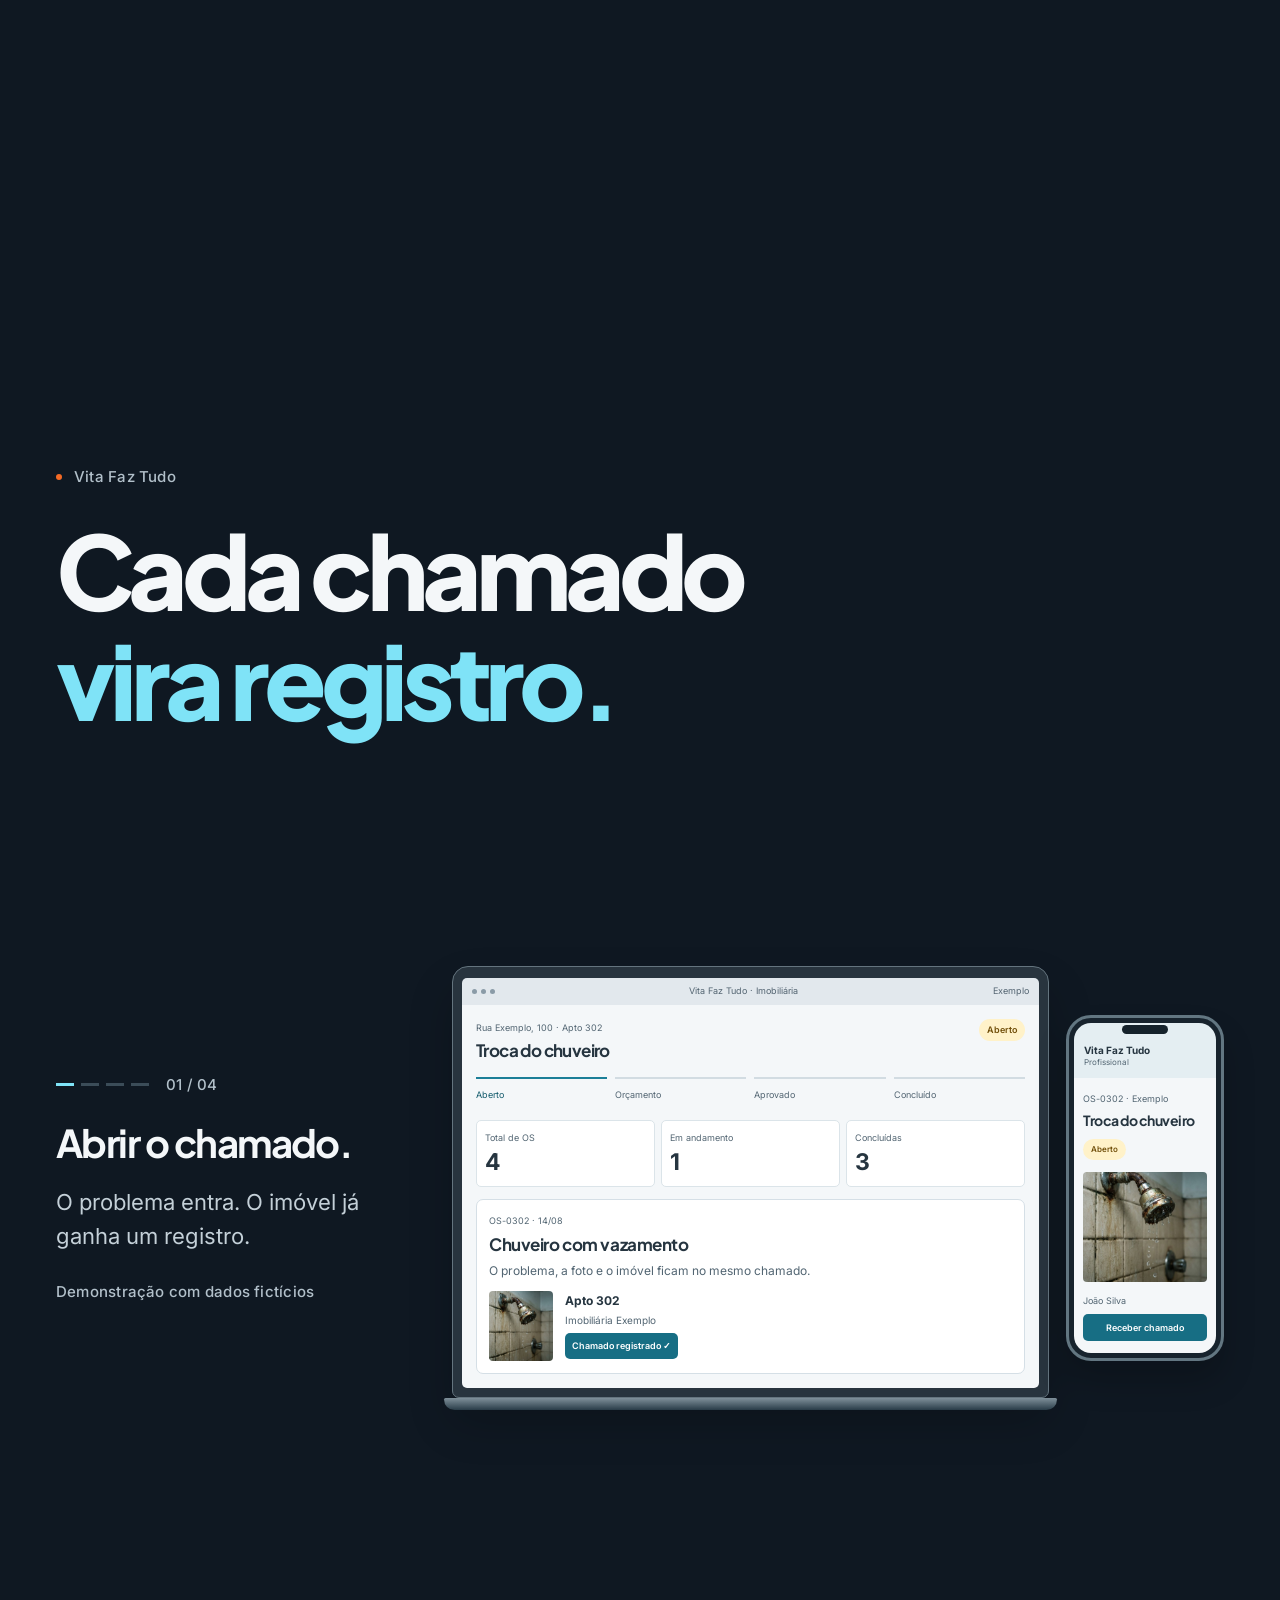
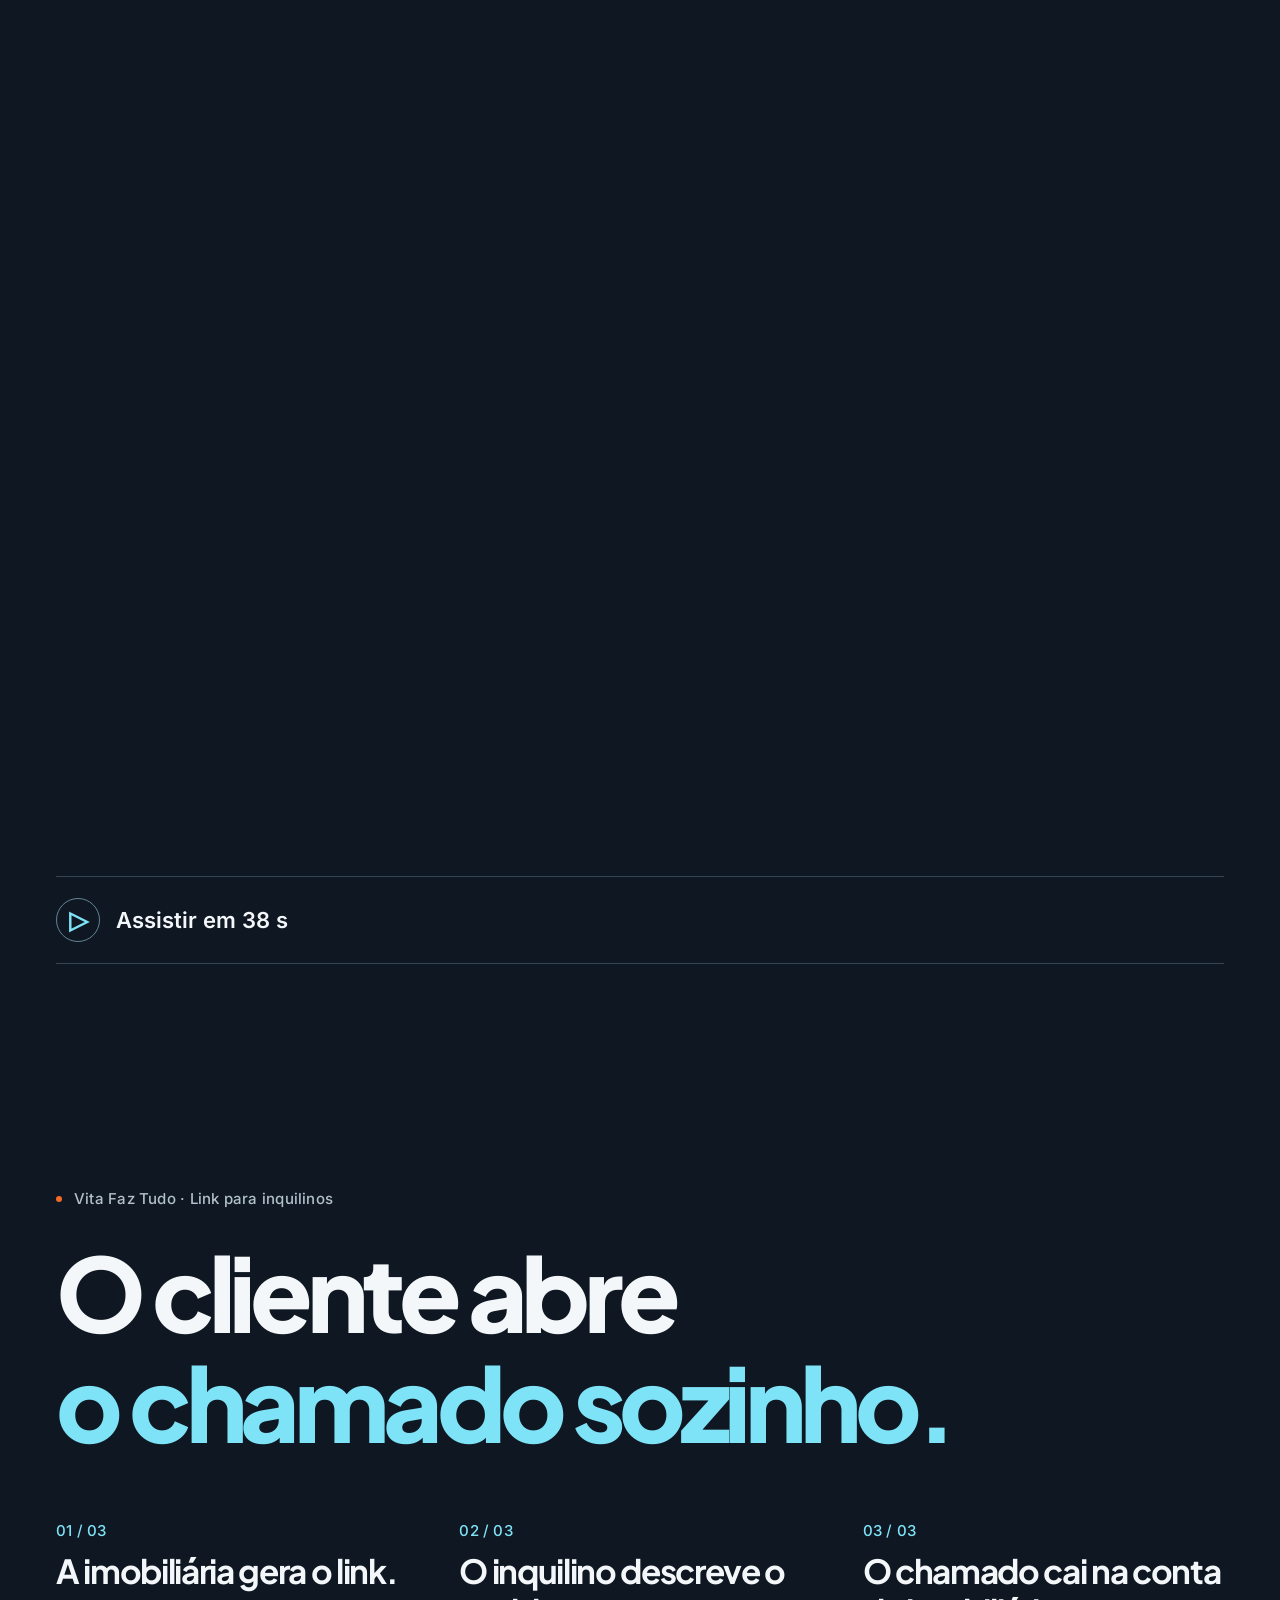
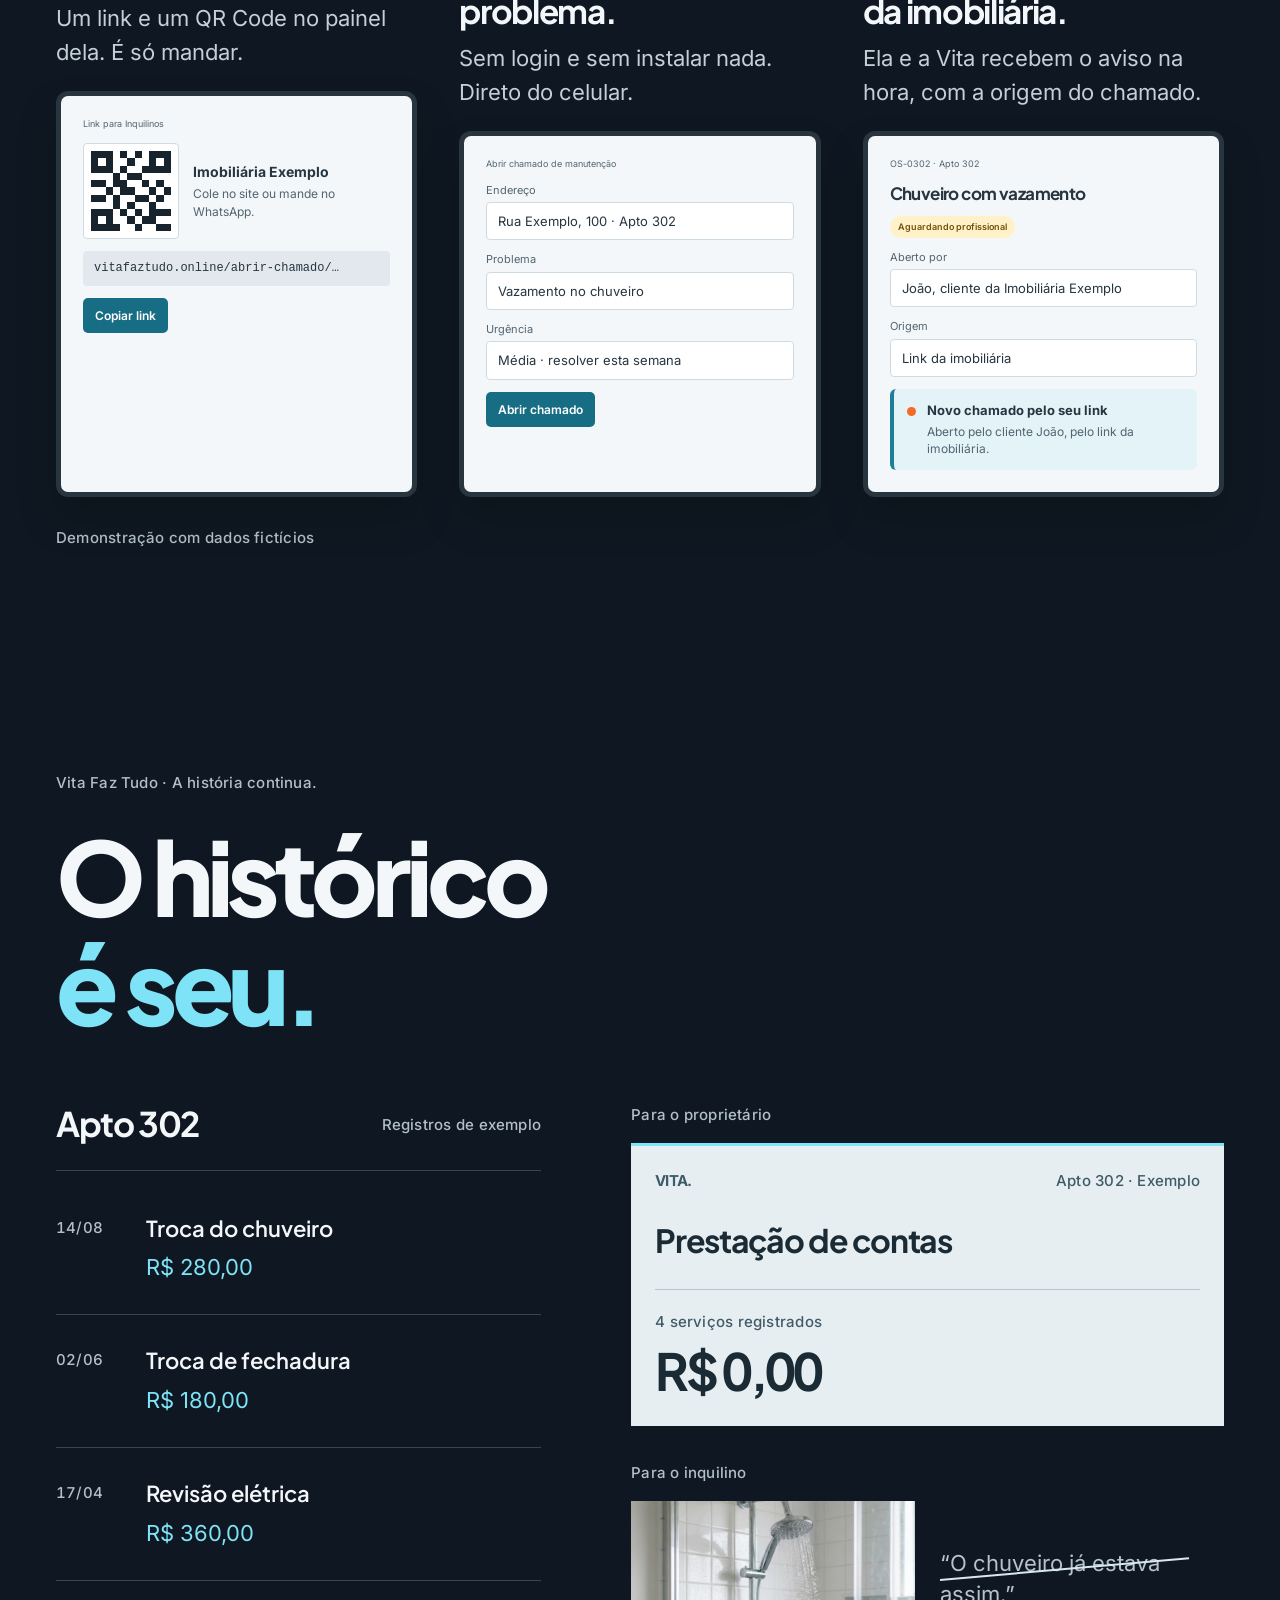
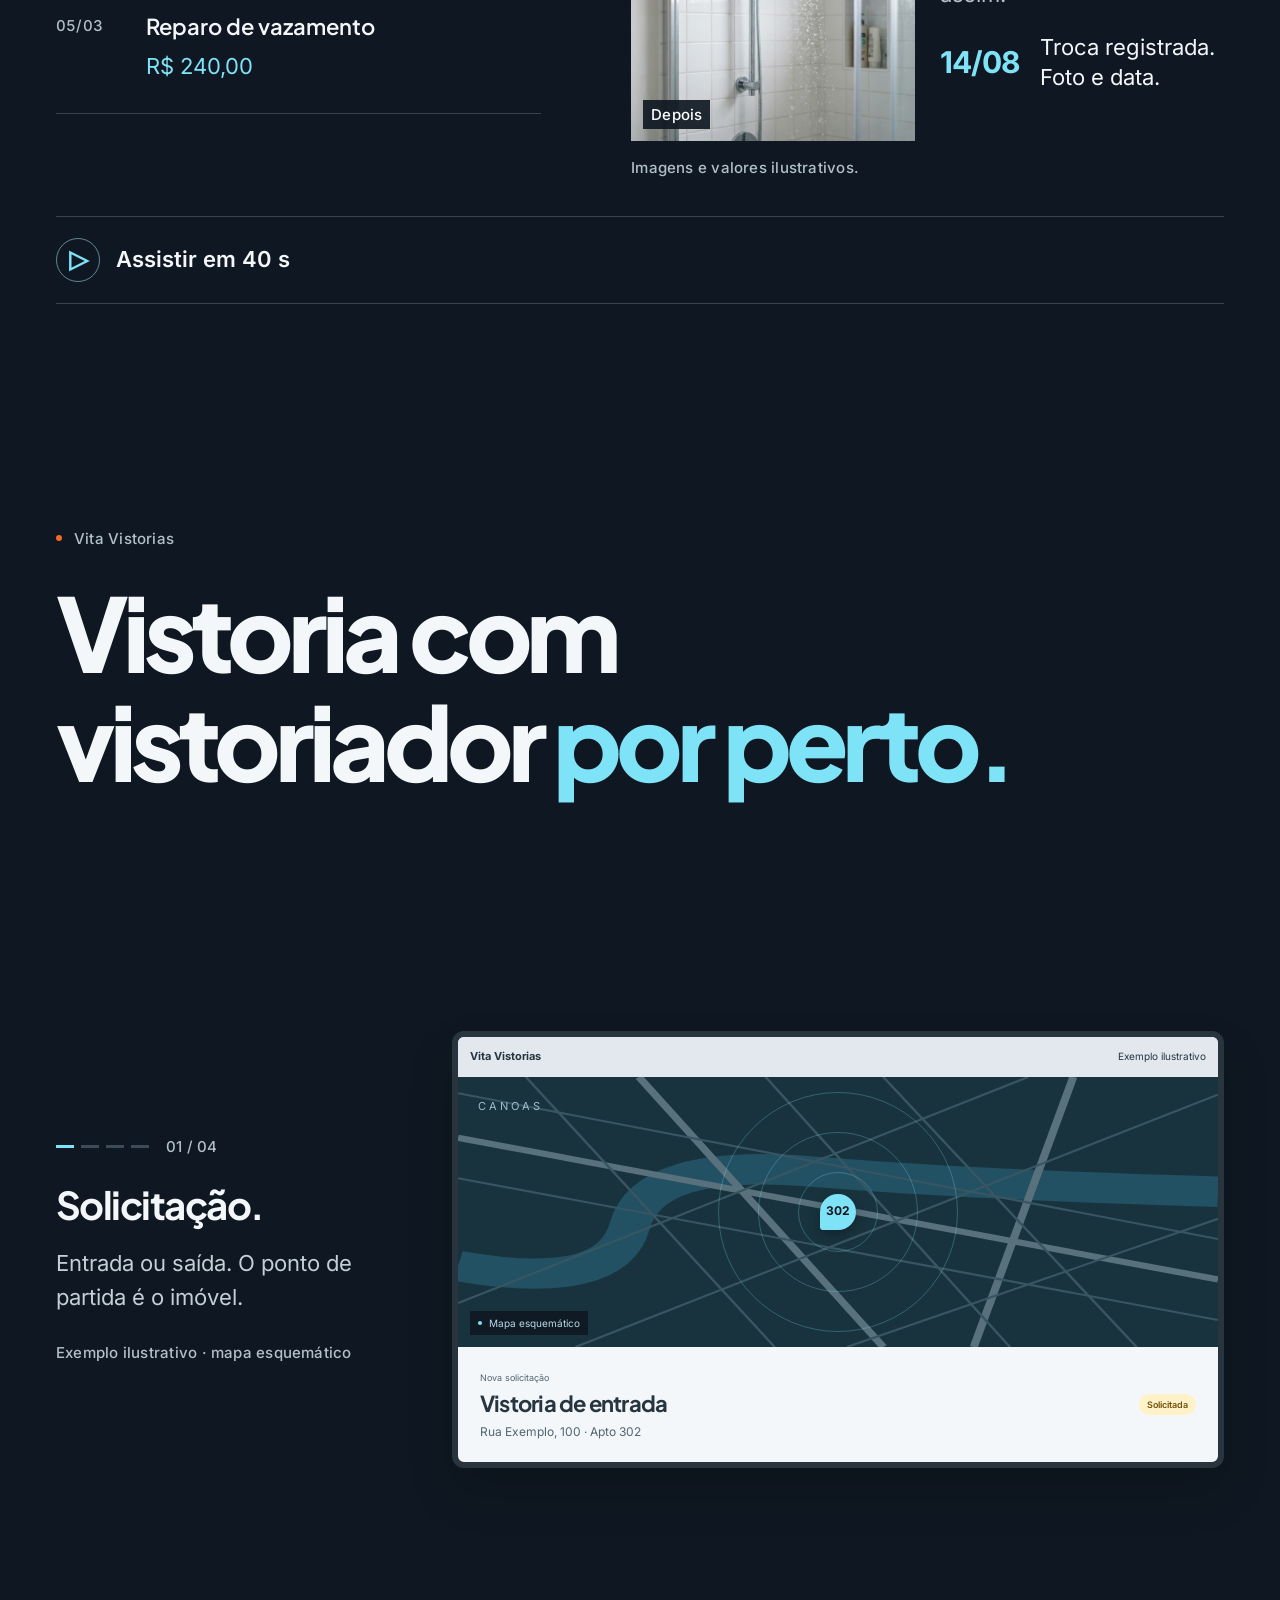
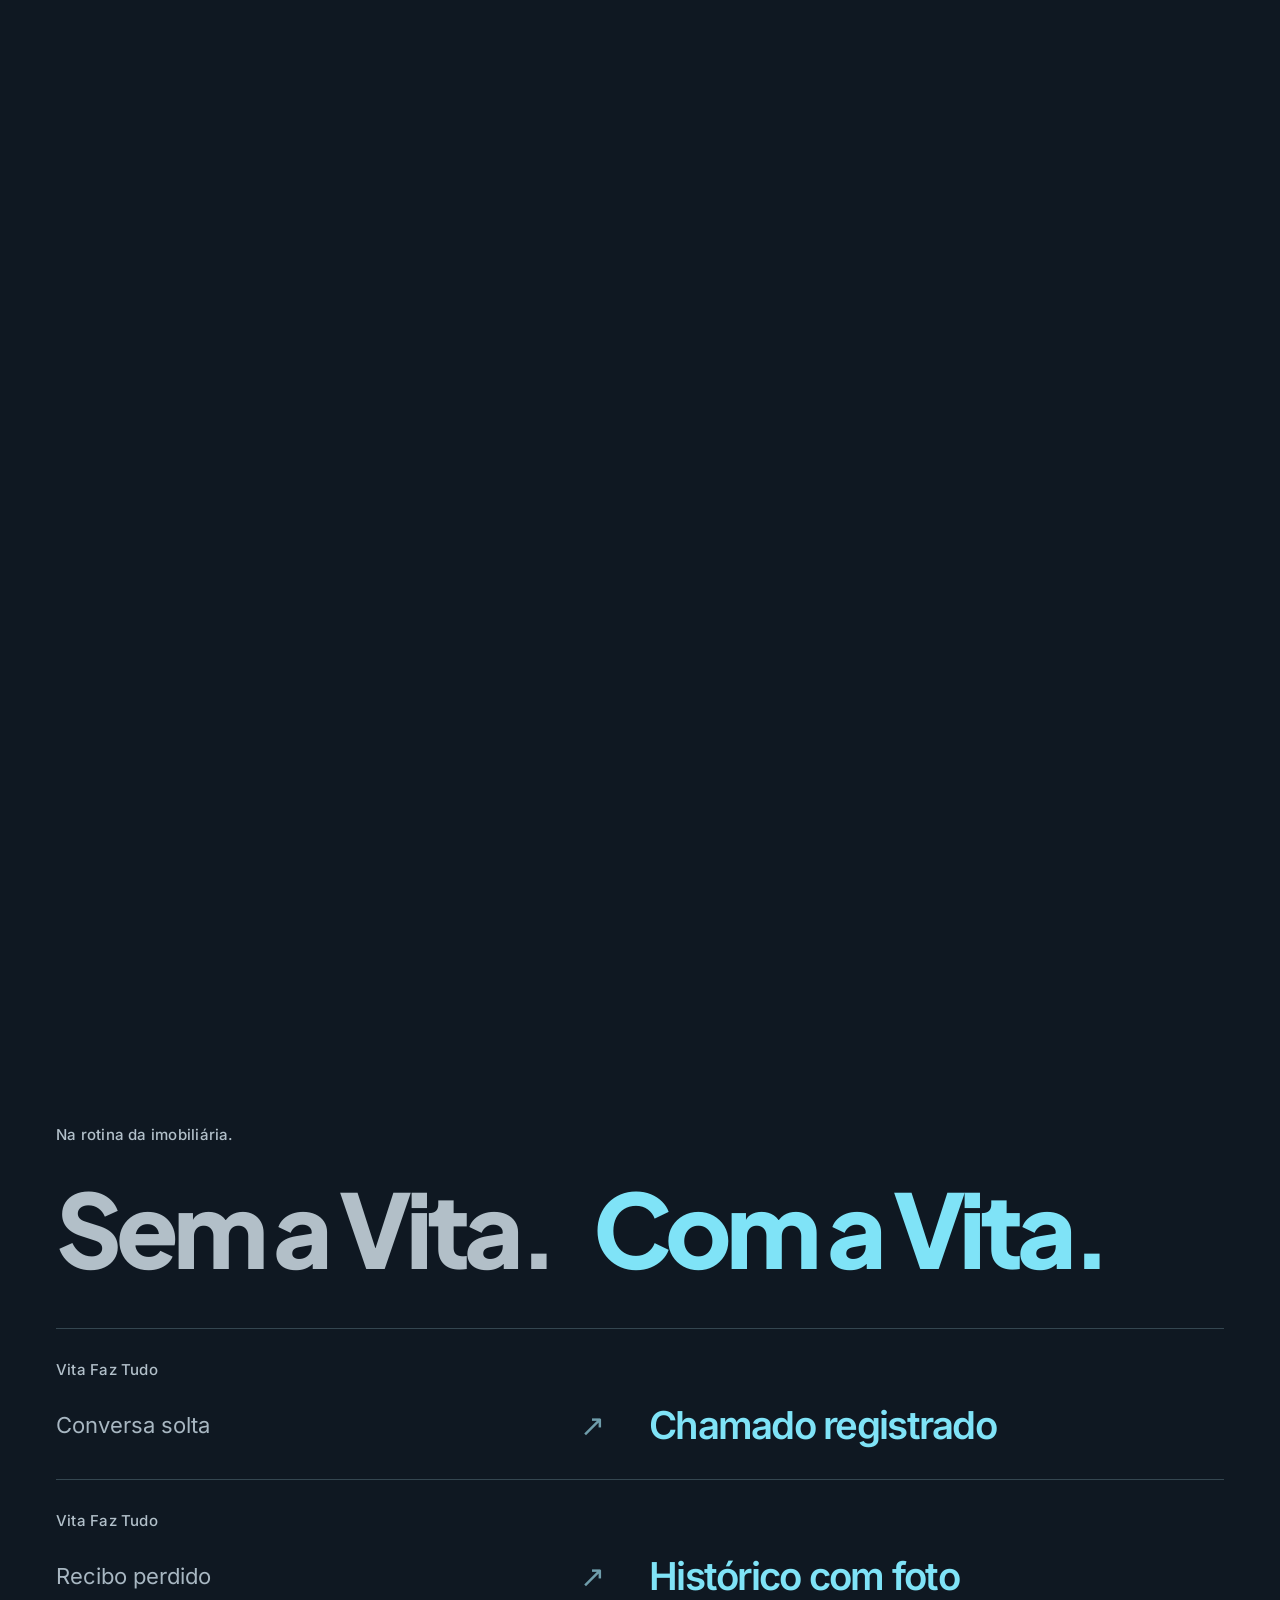
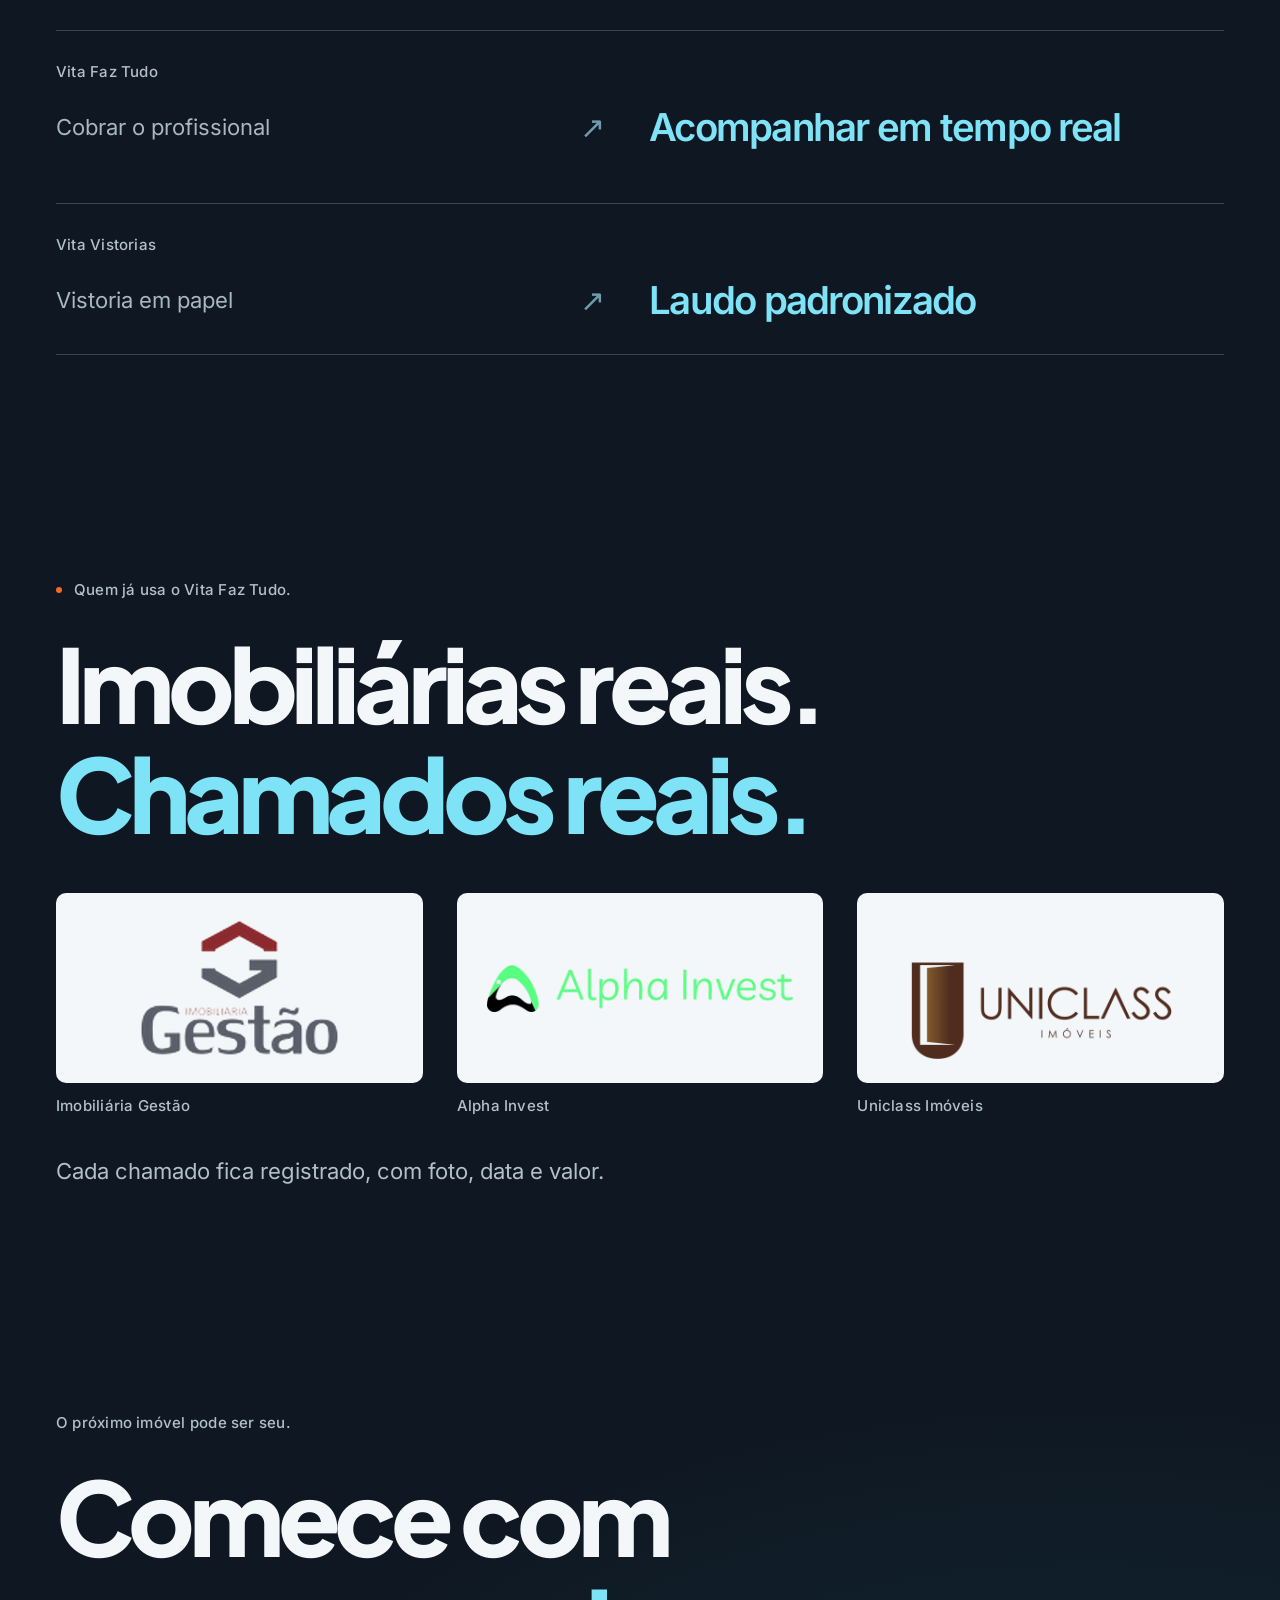
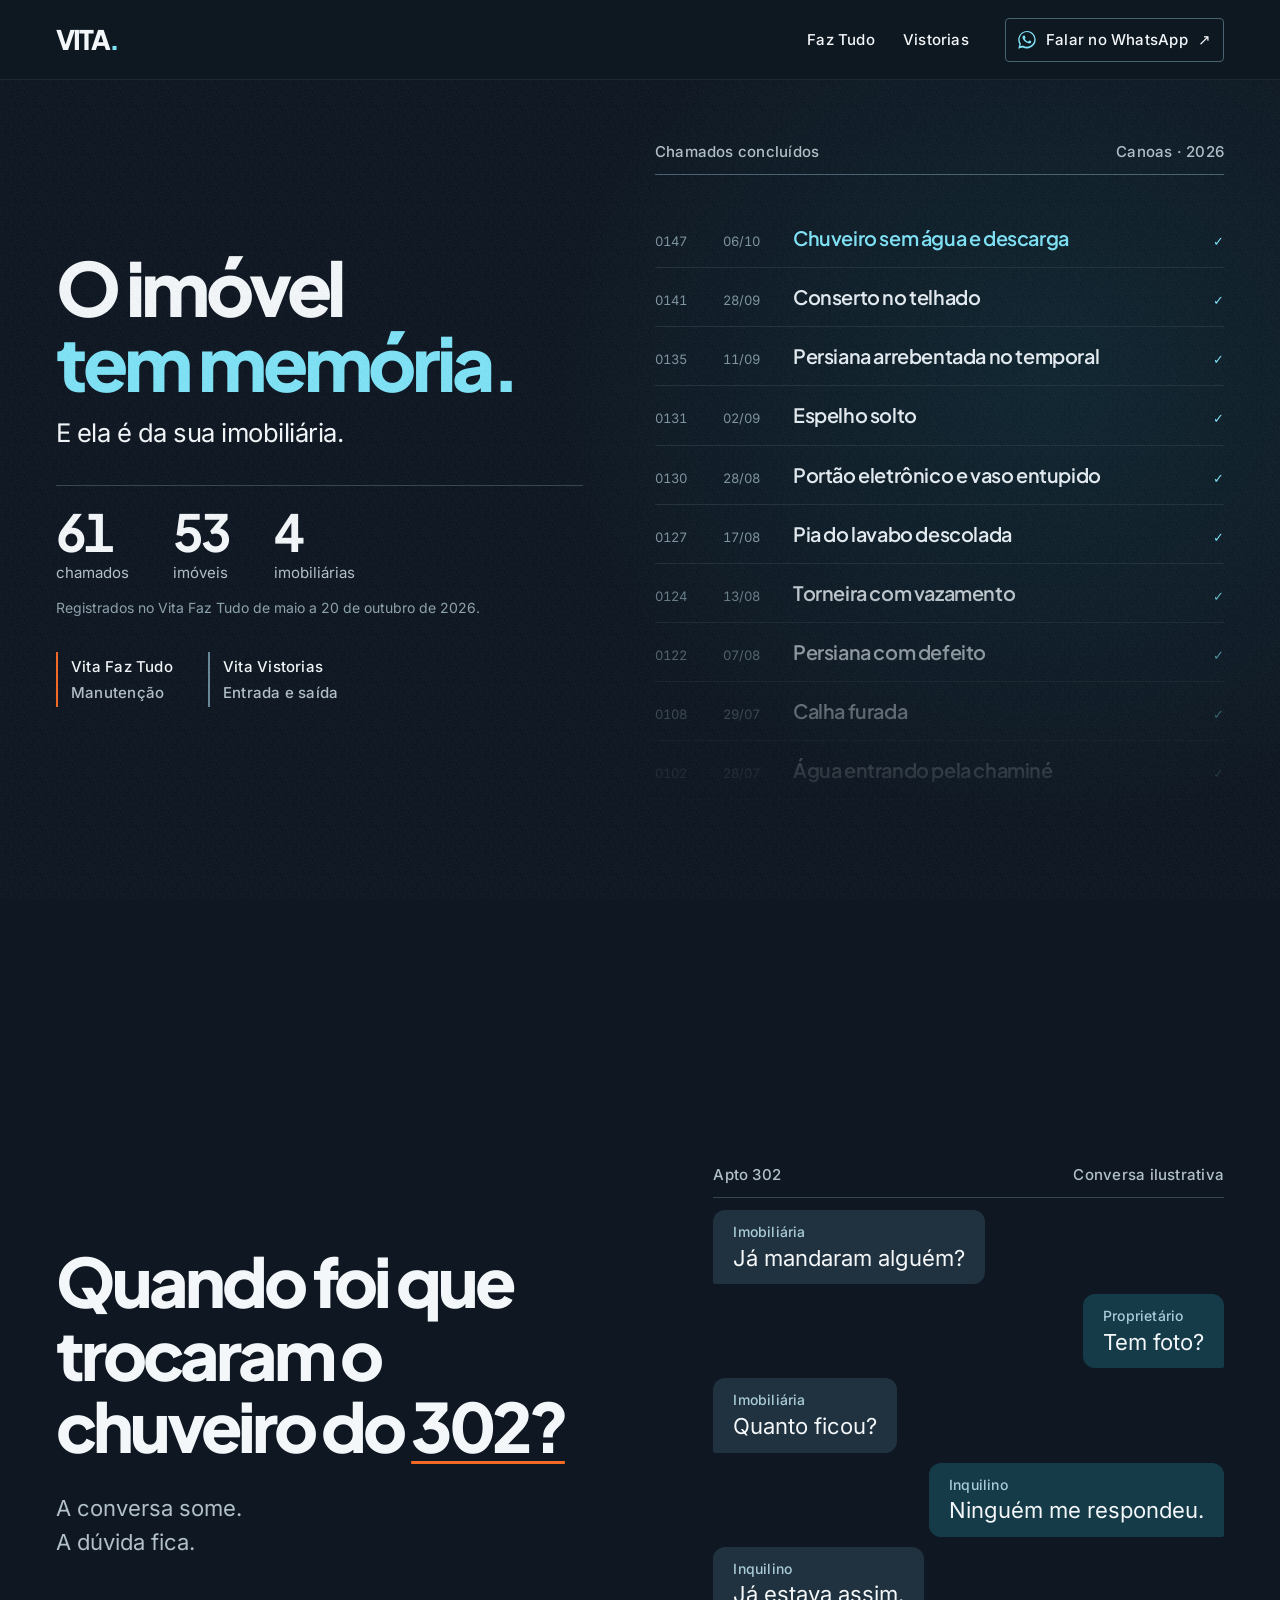
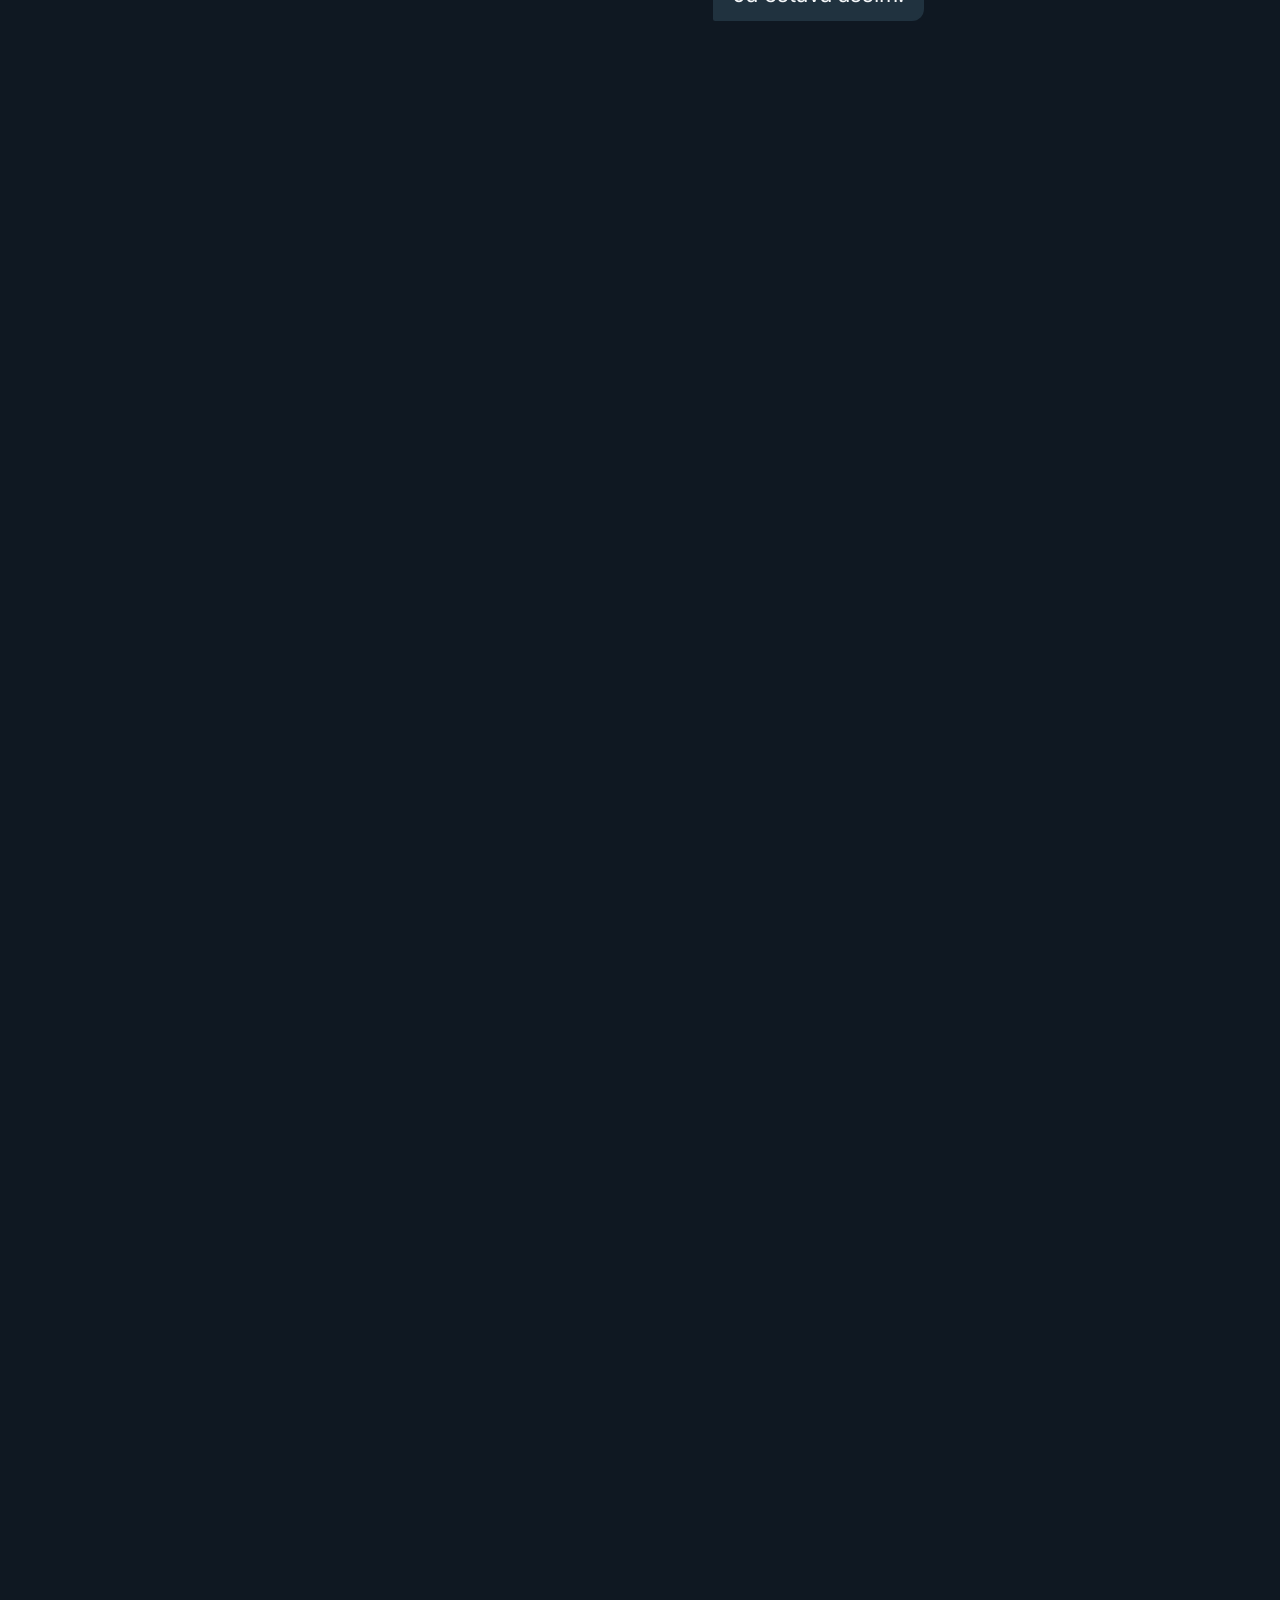
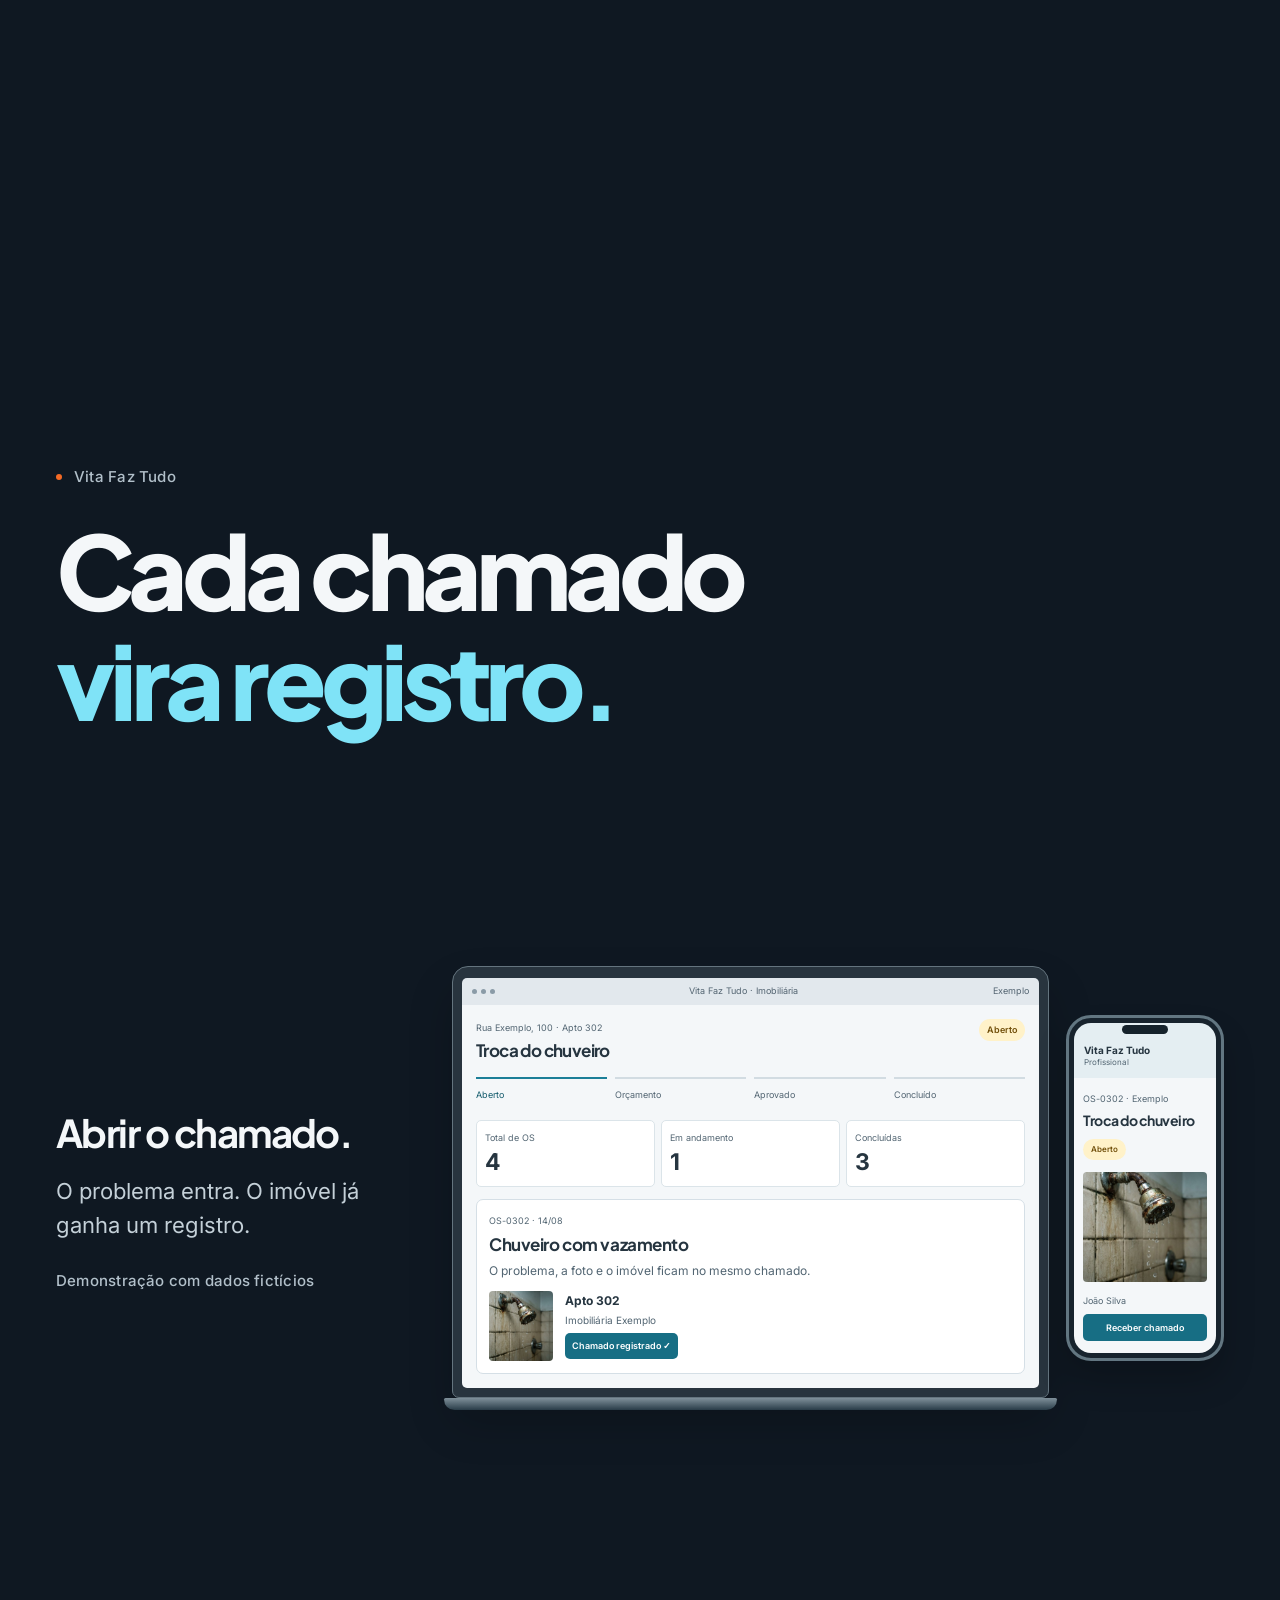
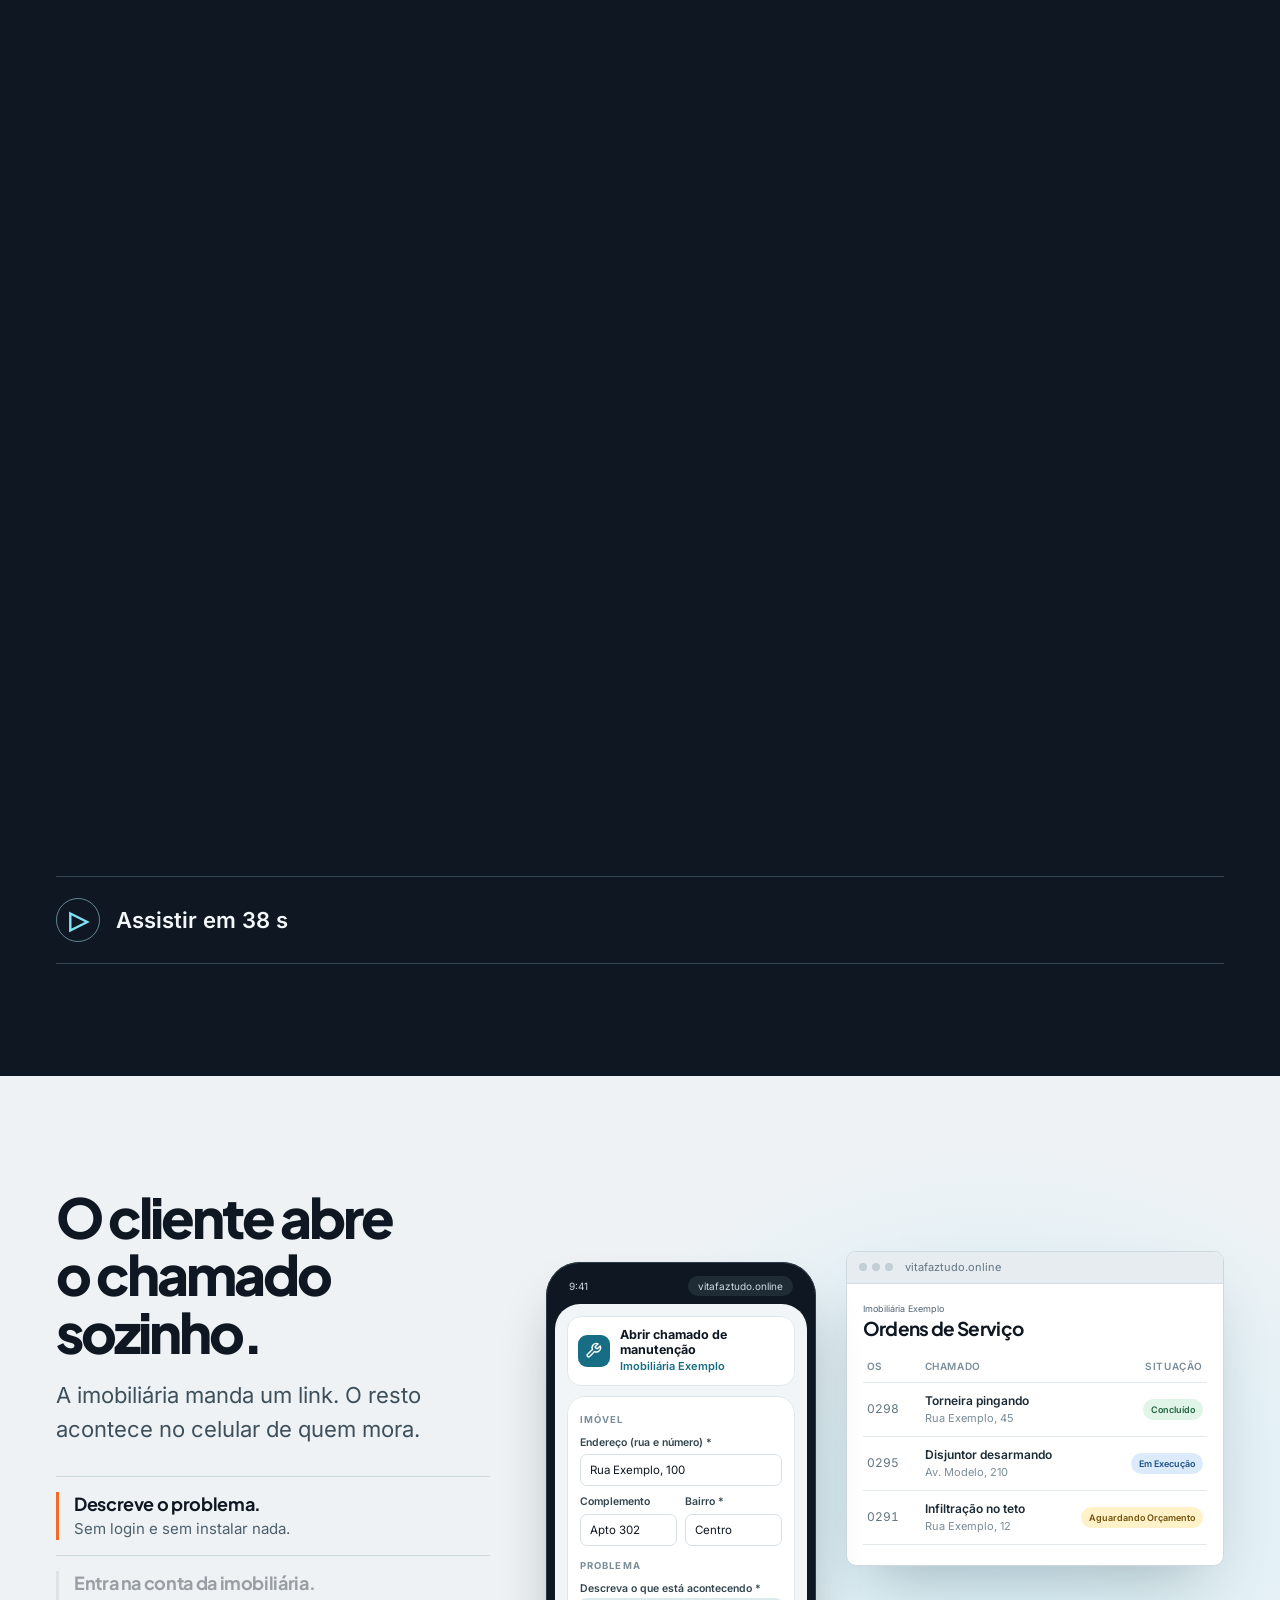
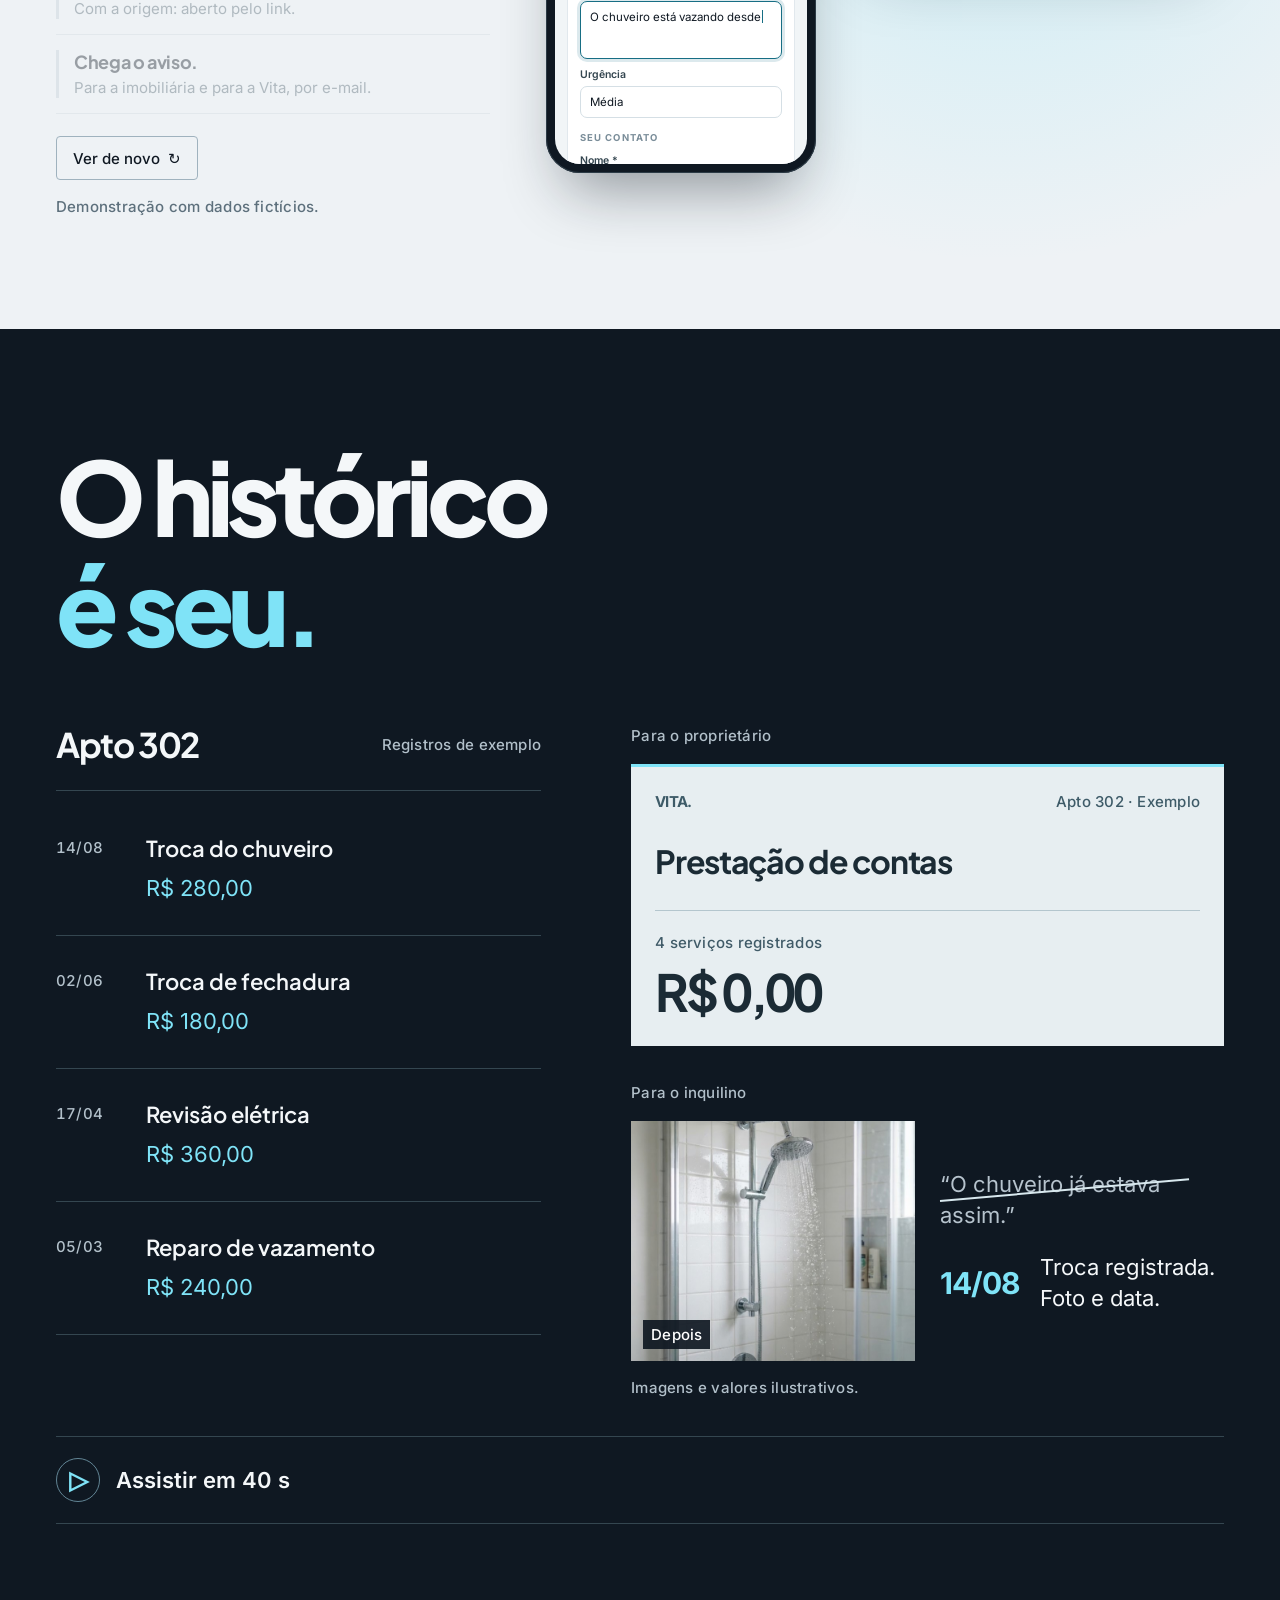
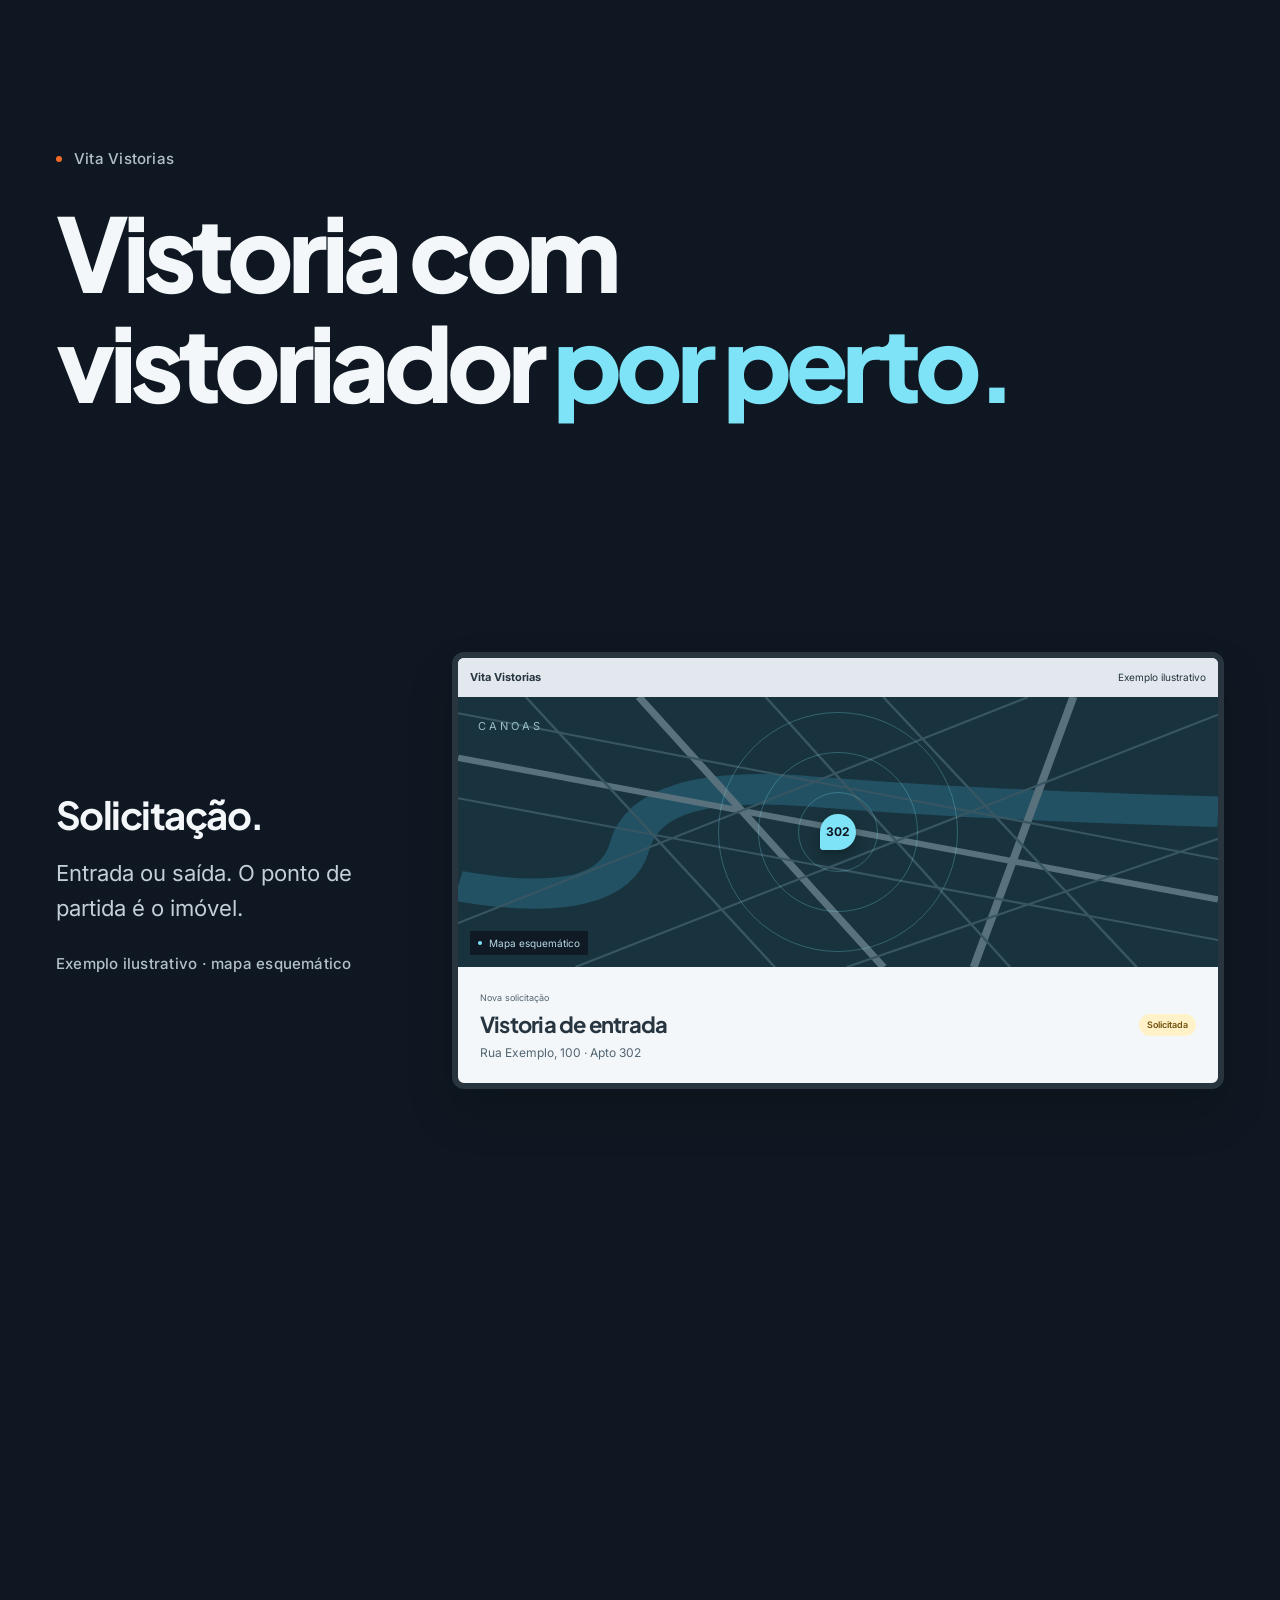
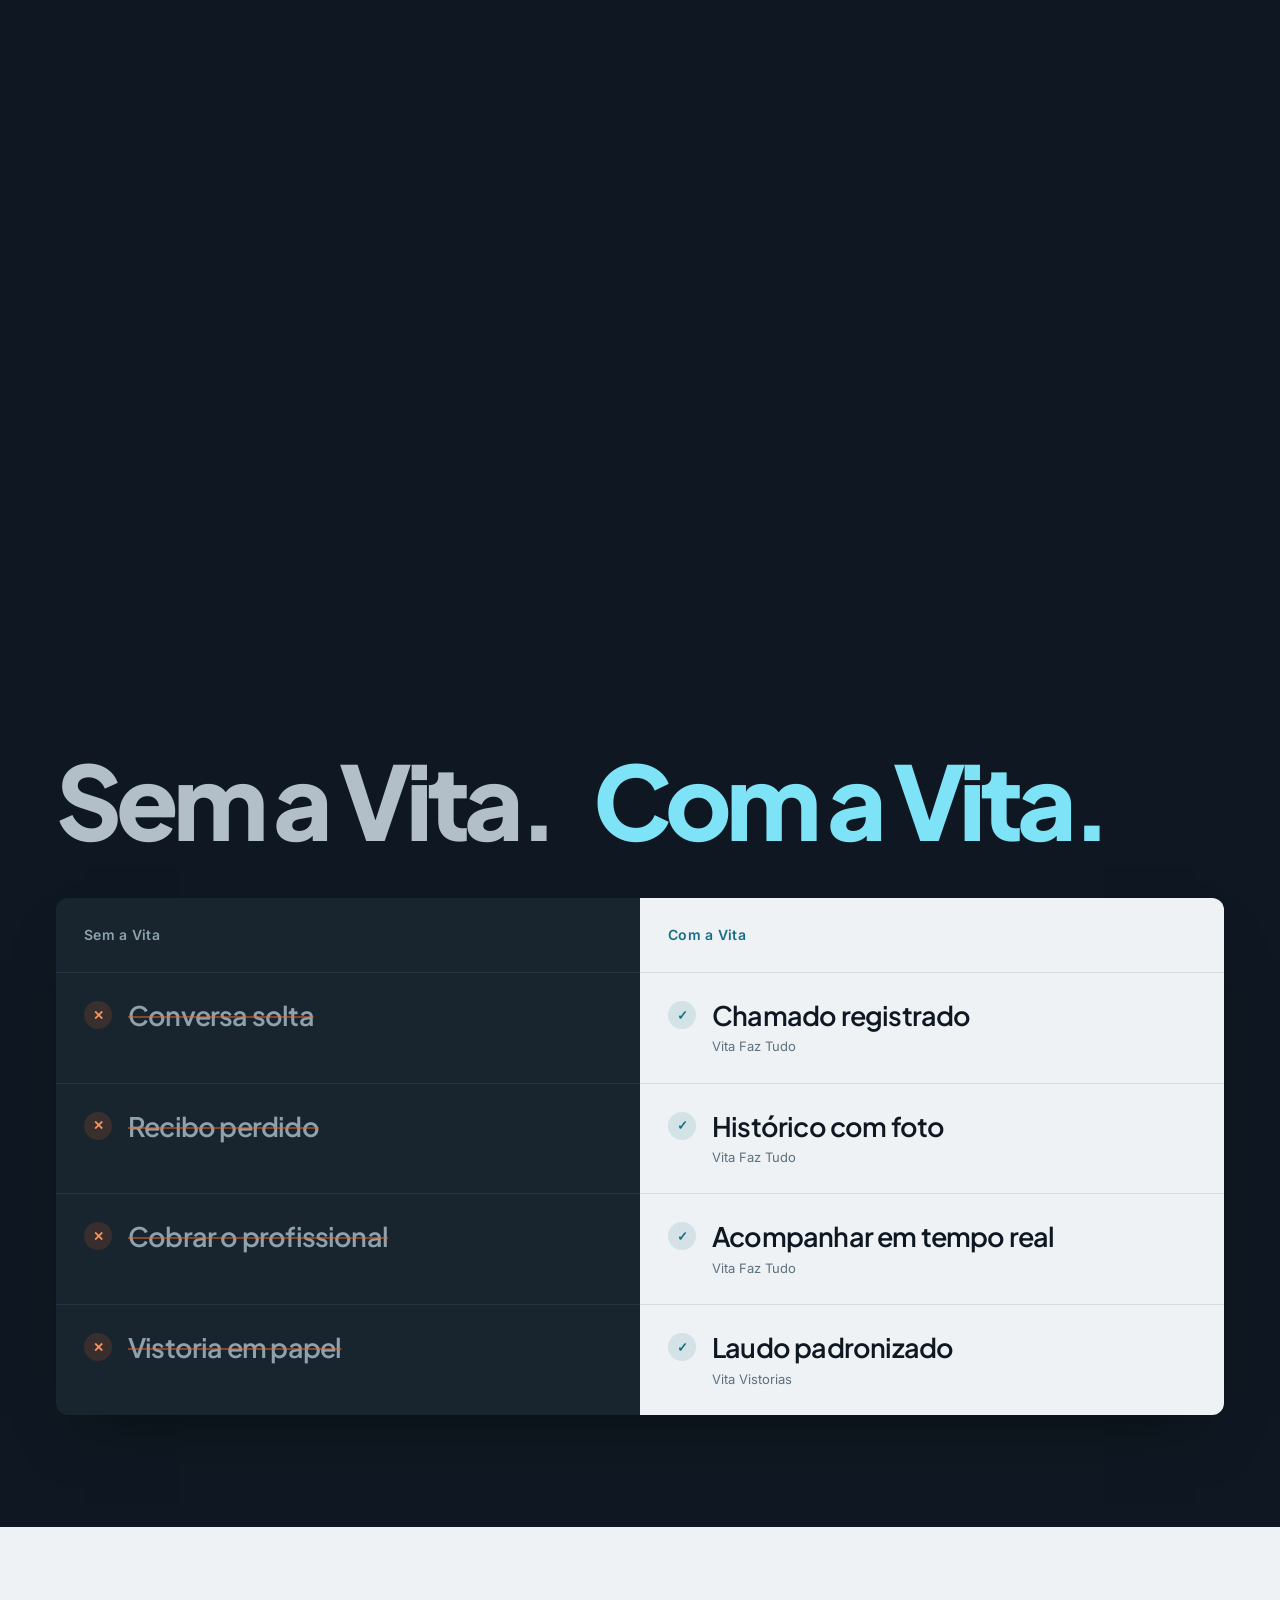
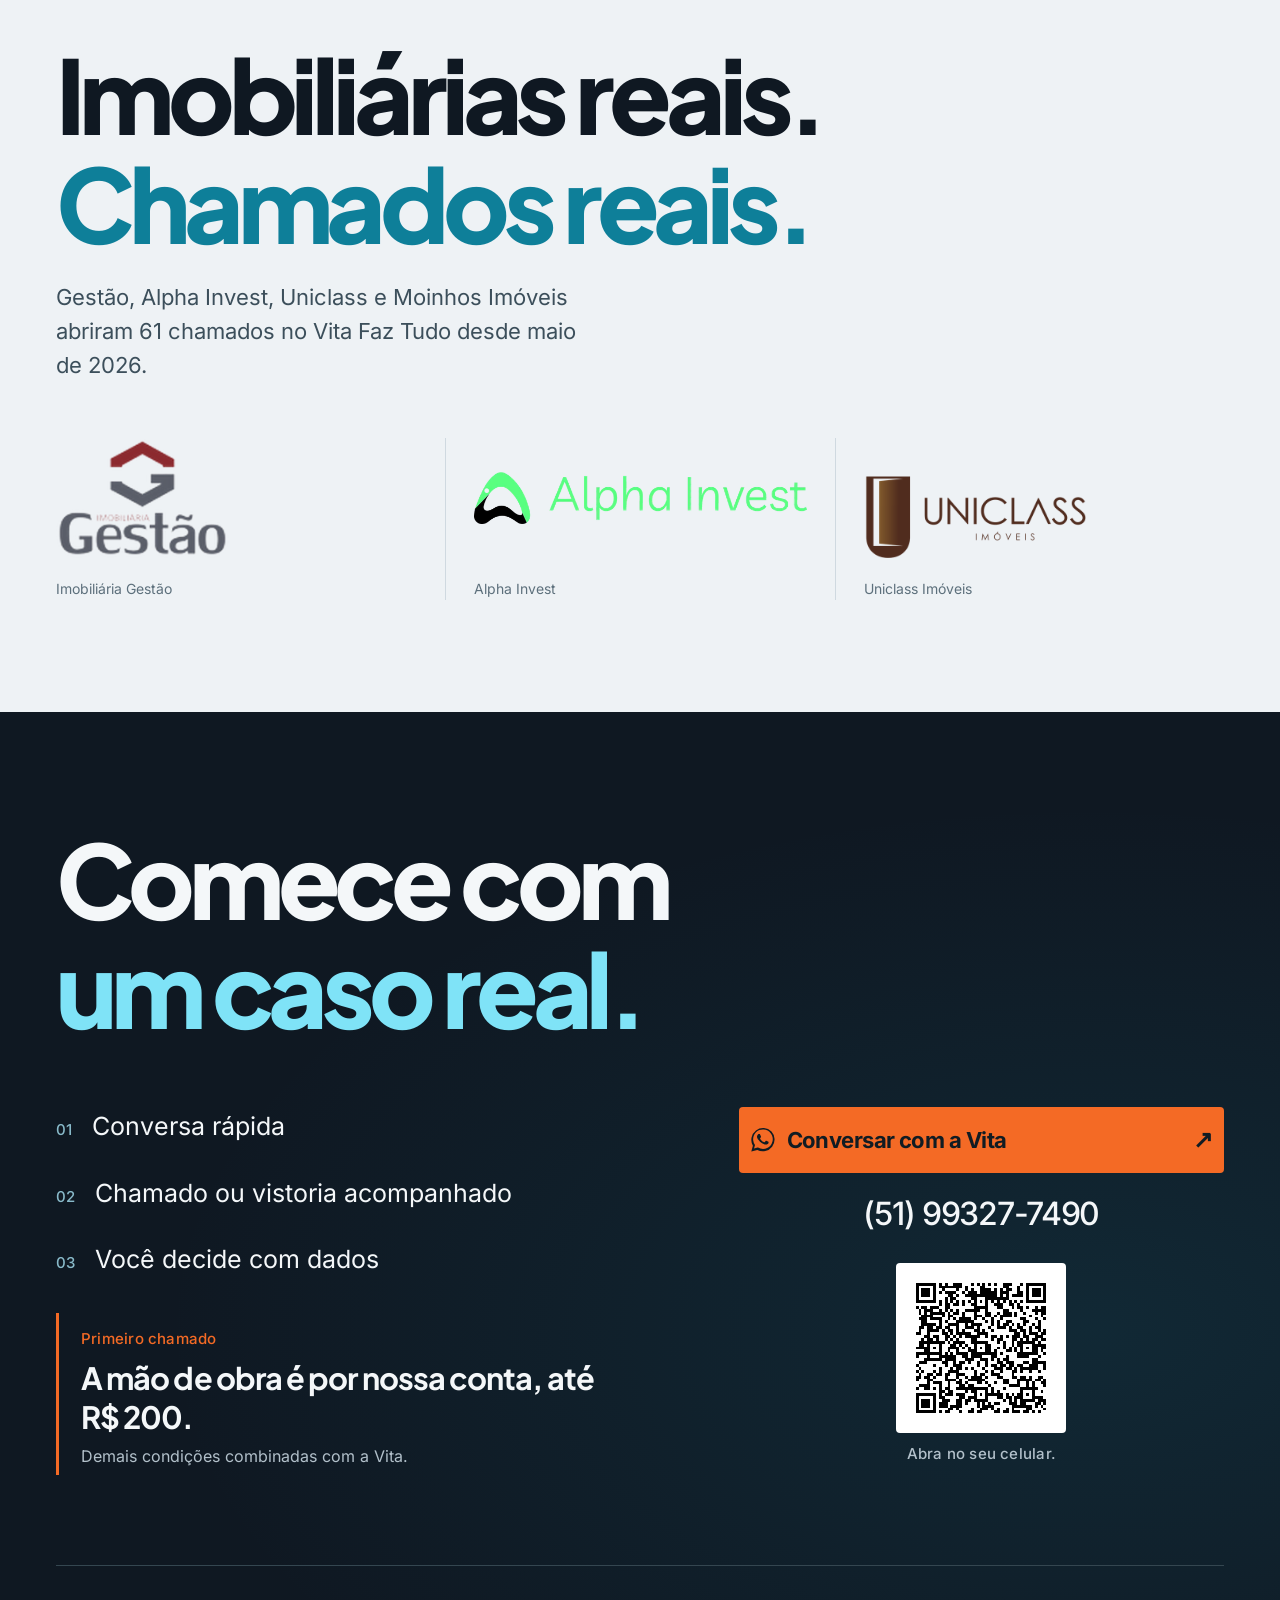
